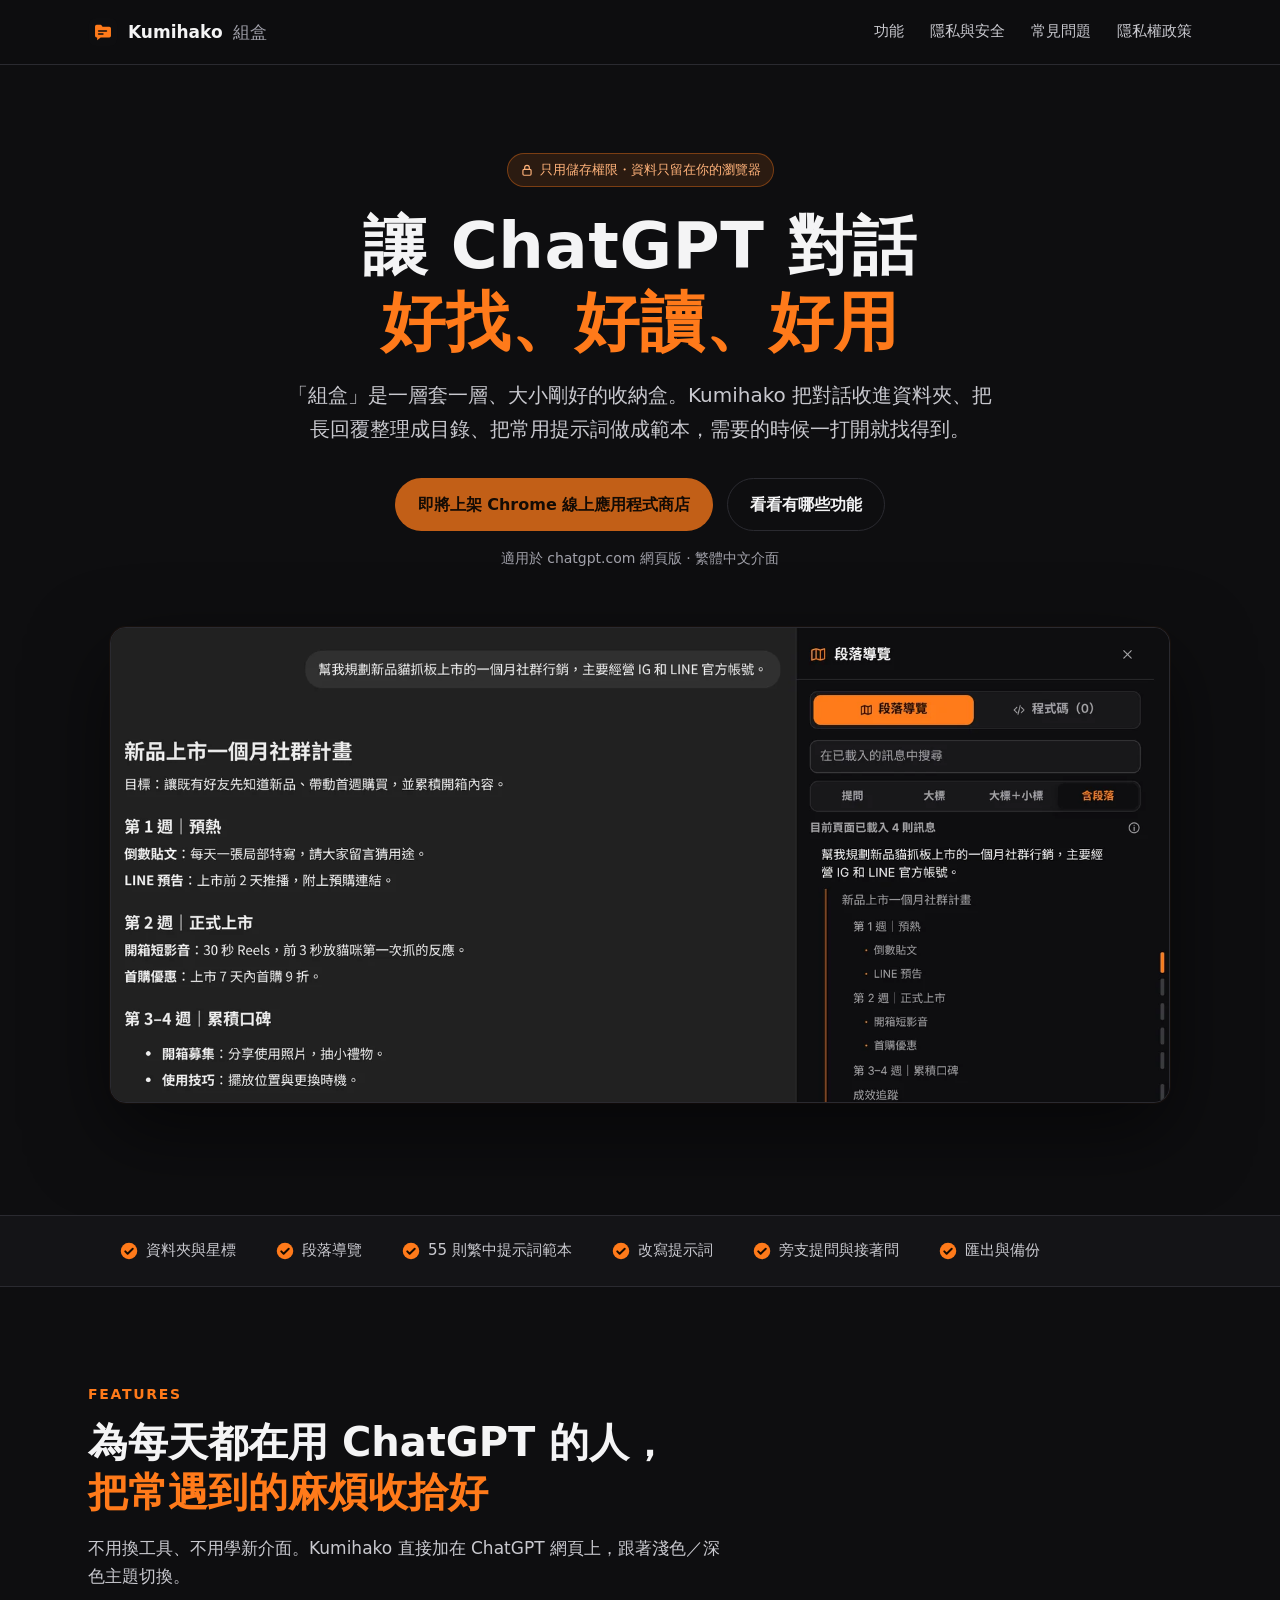
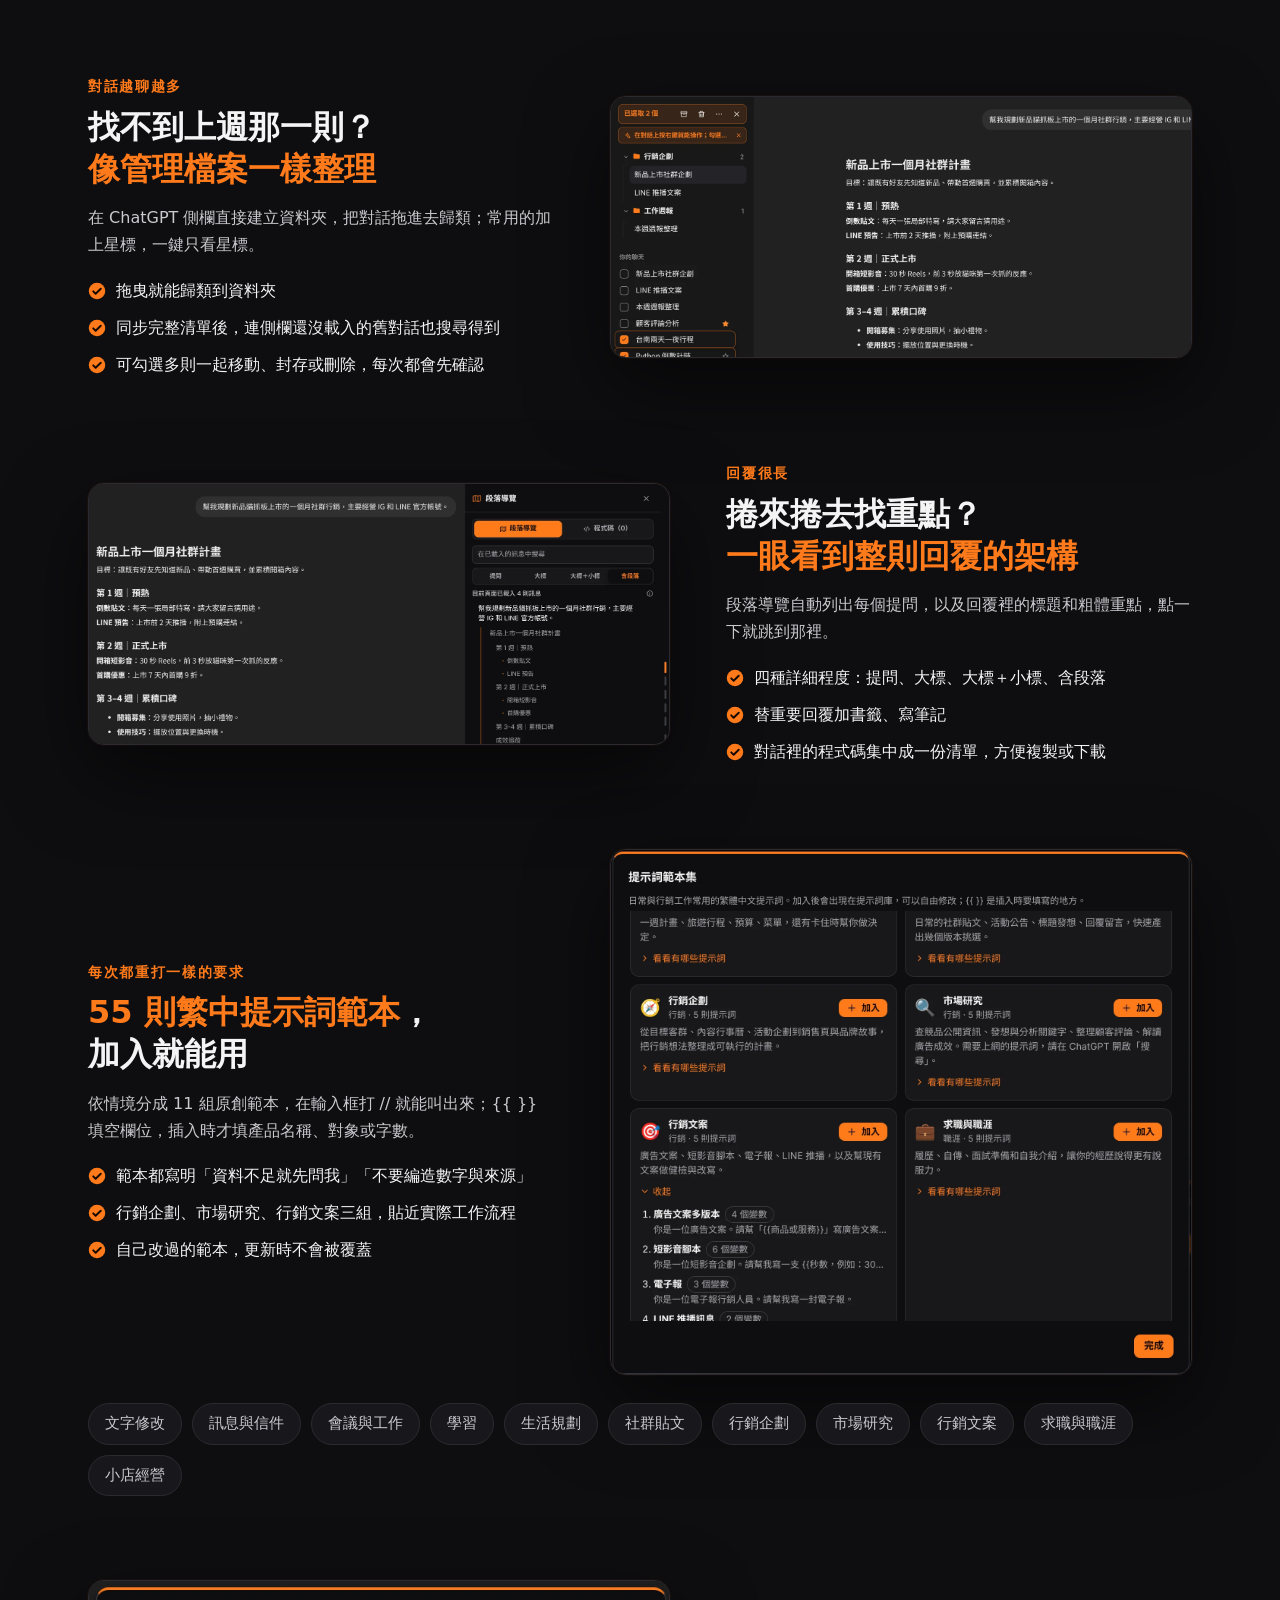
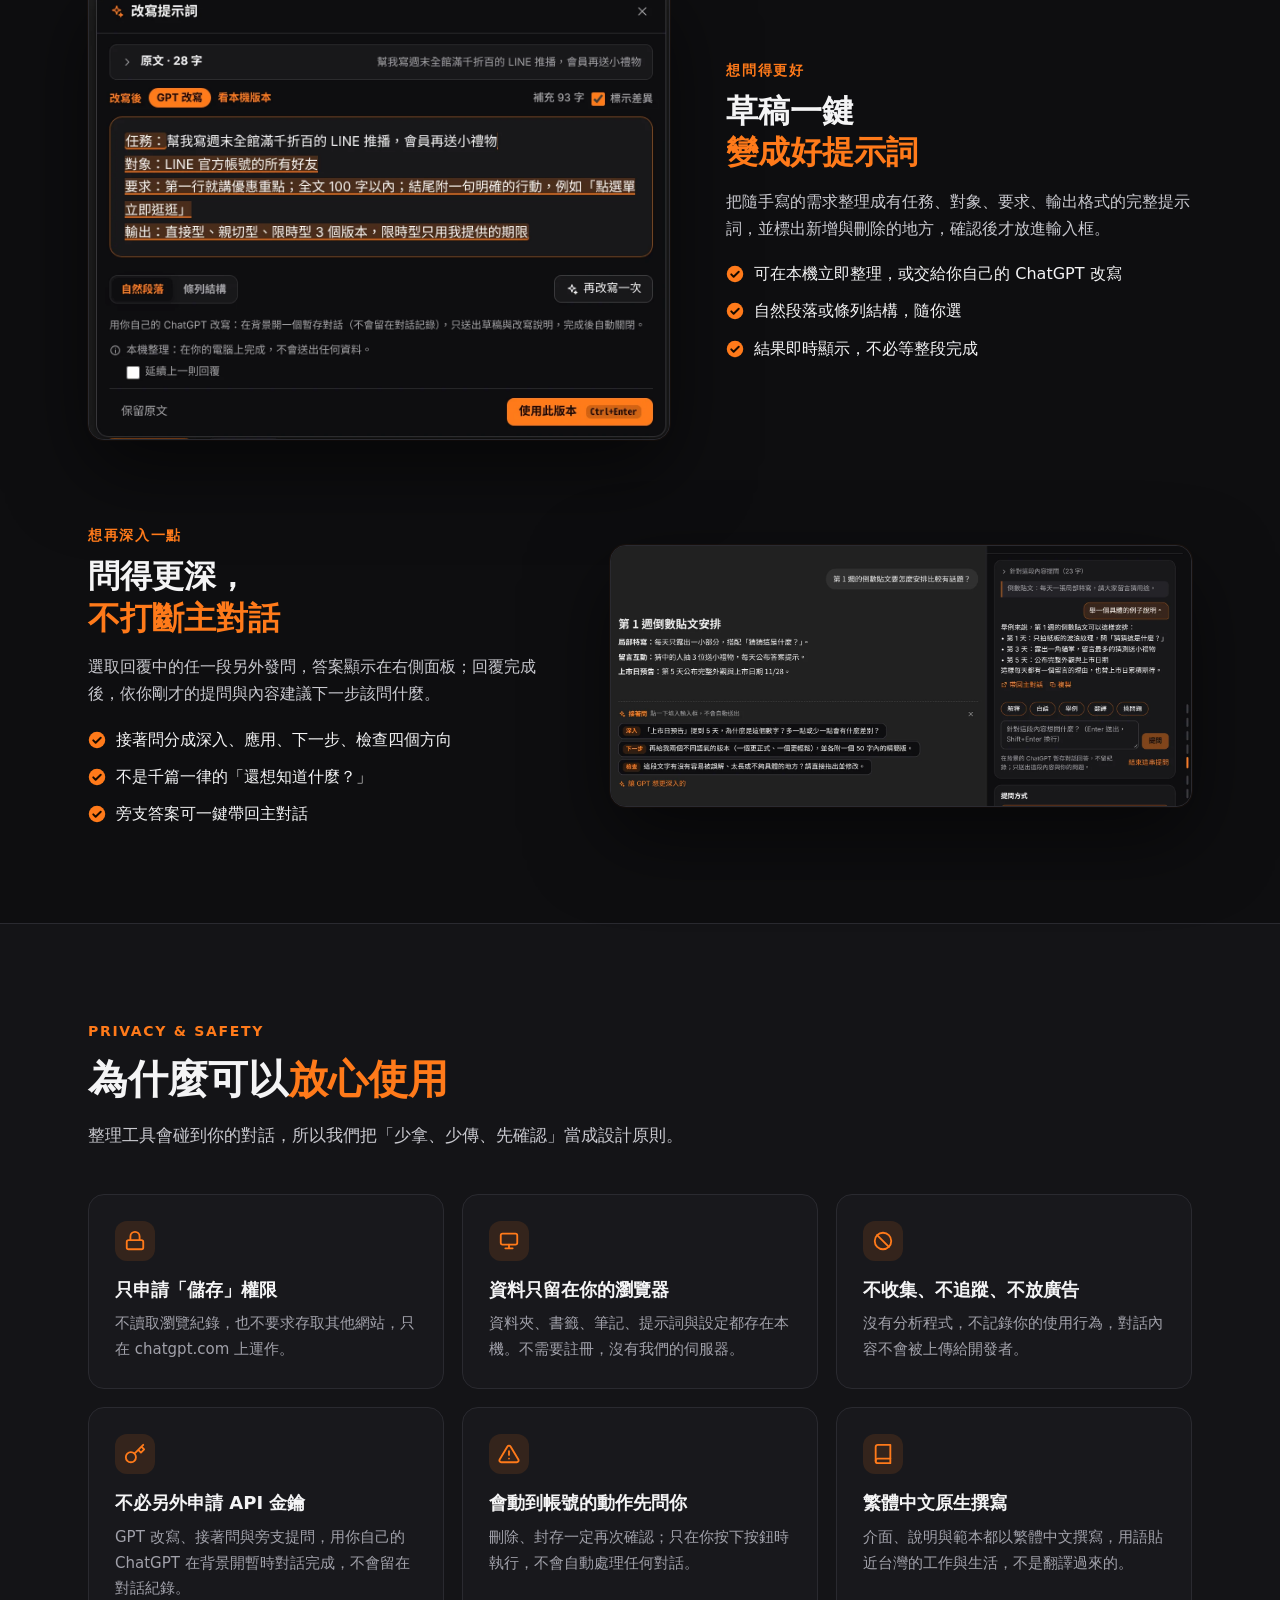
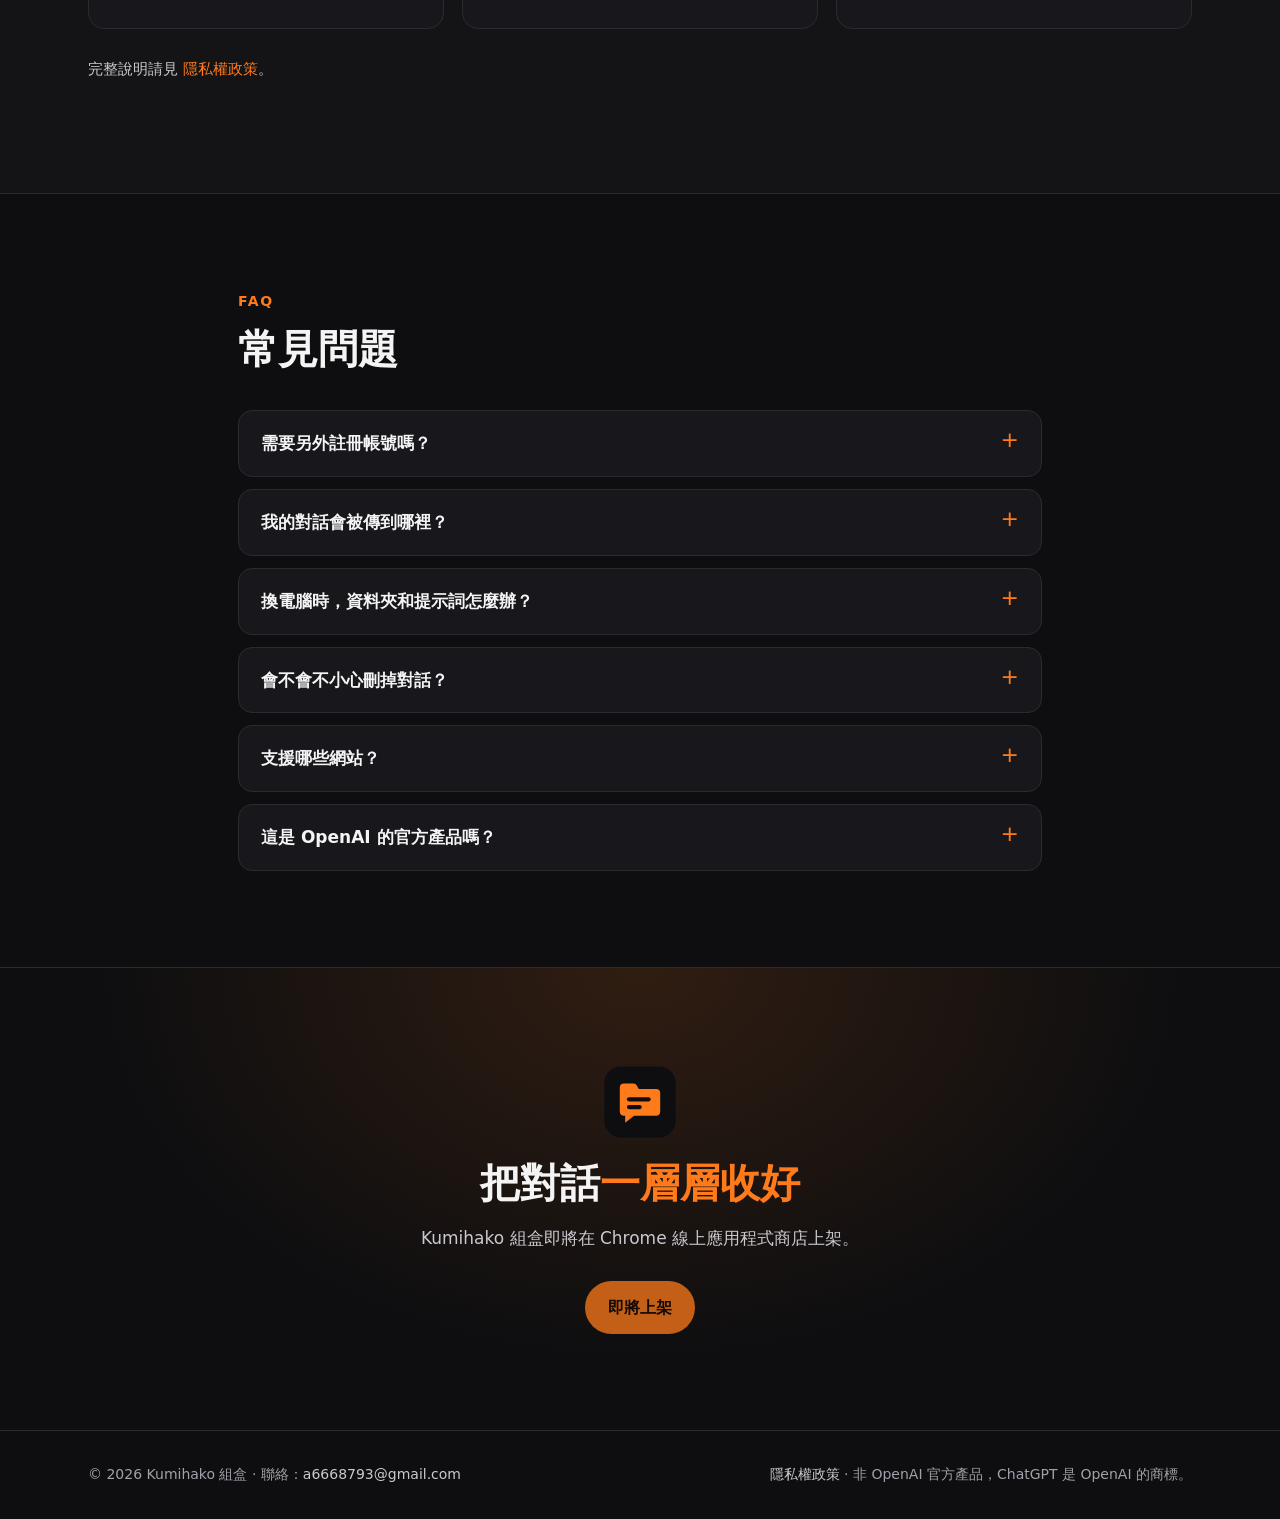
==== index.html @ bb11d6df "Kumihako 組盒網站：首頁與隱私權政策 Co-Authored-By: Claude Opus 5.5 <noreply@anthropic.com> Claude-Session: https" ====
<!doctype html>
<html lang="zh-Hant-TW">
<head>
<meta charset="utf-8">
<meta name="viewport" content="width=device-width,initial-scale=1">
<title>Kumihako 組盒｜ChatGPT 對話整理與提示詞範本</title>
<meta name="description" content="Kumihako 組盒是 ChatGPT 網頁版的繁體中文整理工具：資料夾、段落導覽、55 則繁中提示詞範本、旁支提問與接著問。只用儲存權限，資料只留在你的瀏覽器。">
<meta property="og:title" content="Kumihako 組盒｜ChatGPT 對話整理與提示詞範本">
<meta property="og:description" content="Kumihako 組盒是 ChatGPT 網頁版的繁體中文整理工具：資料夾、段落導覽、55 則繁中提示詞範本、旁支提問與接著問。只用儲存權限，資料只留在你的瀏覽器。">
<meta property="og:image" content="https://a6668793.github.io/kumihako/assets/og.png">
<meta property="og:url" content="https://a6668793.github.io/kumihako/">
<meta name="theme-color" content="#0e0e10">
<link rel="icon" href="assets/icon.svg" type="image/svg+xml">
<link rel="icon" href="assets/favicon-32.png" sizes="32x32">
<link rel="stylesheet" href="style.css">
</head>
<body>
<header class="top"><div class="wrap">
  <a class="brand" href="./"><img src="assets/icon.svg" alt="">Kumihako <span>組盒</span></a>
  <nav class="nav"><a href="./#features">功能</a><a href="./#trust">隱私與安全</a><a href="./#faq">常見問題</a><a href="privacy.html">隱私權政策</a></nav>
</div></header>
<main>
<section class="hero"><div class="wrap">
  <span class="badge"><svg width="14" height="14" viewBox="0 0 24 24" aria-hidden="true"><rect x="5" y="11" width="14" height="10" rx="2" fill="none" stroke="#ffb27a" stroke-width="2"/><path d="M8 11V8a4 4 0 0 1 8 0v3" fill="none" stroke="#ffb27a" stroke-width="2"/></svg>只用儲存權限・資料只留在你的瀏覽器</span>
  <h1>讓 ChatGPT 對話<br><em>好找、好讀、好用</em></h1>
  <p class="lead">「組盒」是一層套一層、大小剛好的收納盒。Kumihako 把對話收進資料夾、把長回覆整理成目錄、把常用提示詞做成範本，需要的時候一打開就找得到。</p>
  <div class="ctas">
    <a class="btn btn-primary" id="install" href="#install-soon" aria-disabled="true">即將上架 Chrome 線上應用程式商店</a>
    <a class="btn btn-ghost" href="#features">看看有哪些功能</a>
  </div>
  <div class="note">適用於 chatgpt.com 網頁版 · 繁體中文介面</div>
  <div class="hero-shot shot"><img src="assets/1-outline.webp" alt="段落導覽：右側面板列出每個提問、標題與粗體重點"></div>
</div></section>

<div class="strip"><ul class="wrap">
  <li><svg width="18" height="18" viewBox="0 0 24 24" aria-hidden="true"><circle cx="12" cy="12" r="11" fill="#ff7a1a"/><path d="M7 12.5l3.2 3.2L17 9" fill="none" stroke="#160a00" stroke-width="2.6" stroke-linecap="round" stroke-linejoin="round"/></svg>資料夾與星標</li><li><svg width="18" height="18" viewBox="0 0 24 24" aria-hidden="true"><circle cx="12" cy="12" r="11" fill="#ff7a1a"/><path d="M7 12.5l3.2 3.2L17 9" fill="none" stroke="#160a00" stroke-width="2.6" stroke-linecap="round" stroke-linejoin="round"/></svg>段落導覽</li><li><svg width="18" height="18" viewBox="0 0 24 24" aria-hidden="true"><circle cx="12" cy="12" r="11" fill="#ff7a1a"/><path d="M7 12.5l3.2 3.2L17 9" fill="none" stroke="#160a00" stroke-width="2.6" stroke-linecap="round" stroke-linejoin="round"/></svg>55 則繁中提示詞範本</li><li><svg width="18" height="18" viewBox="0 0 24 24" aria-hidden="true"><circle cx="12" cy="12" r="11" fill="#ff7a1a"/><path d="M7 12.5l3.2 3.2L17 9" fill="none" stroke="#160a00" stroke-width="2.6" stroke-linecap="round" stroke-linejoin="round"/></svg>改寫提示詞</li><li><svg width="18" height="18" viewBox="0 0 24 24" aria-hidden="true"><circle cx="12" cy="12" r="11" fill="#ff7a1a"/><path d="M7 12.5l3.2 3.2L17 9" fill="none" stroke="#160a00" stroke-width="2.6" stroke-linecap="round" stroke-linejoin="round"/></svg>旁支提問與接著問</li><li><svg width="18" height="18" viewBox="0 0 24 24" aria-hidden="true"><circle cx="12" cy="12" r="11" fill="#ff7a1a"/><path d="M7 12.5l3.2 3.2L17 9" fill="none" stroke="#160a00" stroke-width="2.6" stroke-linecap="round" stroke-linejoin="round"/></svg>匯出與備份</li>
</ul></div>

<section class="block" id="features"><div class="wrap">
  <div class="eyebrow">FEATURES</div>
  <h2>為每天都在用 ChatGPT 的人，<br><em>把常遇到的麻煩收拾好</em></h2>
  <p class="sub">不用換工具、不用學新介面。Kumihako 直接加在 ChatGPT 網頁上，跟著淺色／深色主題切換。</p>

  <div class="feature">
  <div class="text"><div class="eyebrow">對話越聊越多</div><h3>找不到上週那一則？<br><em>像管理檔案一樣整理</em></h3><p>在 ChatGPT 側欄直接建立資料夾，把對話拖進去歸類；常用的加上星標，一鍵只看星標。</p><ul class="checks"><li><svg width="18" height="18" viewBox="0 0 24 24" aria-hidden="true"><circle cx="12" cy="12" r="11" fill="#ff7a1a"/><path d="M7 12.5l3.2 3.2L17 9" fill="none" stroke="#160a00" stroke-width="2.6" stroke-linecap="round" stroke-linejoin="round"/></svg><span>拖曳就能歸類到資料夾</span></li><li><svg width="18" height="18" viewBox="0 0 24 24" aria-hidden="true"><circle cx="12" cy="12" r="11" fill="#ff7a1a"/><path d="M7 12.5l3.2 3.2L17 9" fill="none" stroke="#160a00" stroke-width="2.6" stroke-linecap="round" stroke-linejoin="round"/></svg><span>同步完整清單後，連側欄還沒載入的舊對話也搜尋得到</span></li><li><svg width="18" height="18" viewBox="0 0 24 24" aria-hidden="true"><circle cx="12" cy="12" r="11" fill="#ff7a1a"/><path d="M7 12.5l3.2 3.2L17 9" fill="none" stroke="#160a00" stroke-width="2.6" stroke-linecap="round" stroke-linejoin="round"/></svg><span>可勾選多則一起移動、封存或刪除，每次都會先確認</span></li></ul></div>
  <div class="shot"><img src="assets/2-sidebar.webp" alt="ChatGPT 側欄中的資料夾、星標與批次勾選"></div>
</div>
  <div class="feature flip">
  <div class="text"><div class="eyebrow">回覆很長</div><h3>捲來捲去找重點？<br><em>一眼看到整則回覆的架構</em></h3><p>段落導覽自動列出每個提問，以及回覆裡的標題和粗體重點，點一下就跳到那裡。</p><ul class="checks"><li><svg width="18" height="18" viewBox="0 0 24 24" aria-hidden="true"><circle cx="12" cy="12" r="11" fill="#ff7a1a"/><path d="M7 12.5l3.2 3.2L17 9" fill="none" stroke="#160a00" stroke-width="2.6" stroke-linecap="round" stroke-linejoin="round"/></svg><span>四種詳細程度：提問、大標、大標＋小標、含段落</span></li><li><svg width="18" height="18" viewBox="0 0 24 24" aria-hidden="true"><circle cx="12" cy="12" r="11" fill="#ff7a1a"/><path d="M7 12.5l3.2 3.2L17 9" fill="none" stroke="#160a00" stroke-width="2.6" stroke-linecap="round" stroke-linejoin="round"/></svg><span>替重要回覆加書籤、寫筆記</span></li><li><svg width="18" height="18" viewBox="0 0 24 24" aria-hidden="true"><circle cx="12" cy="12" r="11" fill="#ff7a1a"/><path d="M7 12.5l3.2 3.2L17 9" fill="none" stroke="#160a00" stroke-width="2.6" stroke-linecap="round" stroke-linejoin="round"/></svg><span>對話裡的程式碼集中成一份清單，方便複製或下載</span></li></ul></div>
  <div class="shot"><img src="assets/1-outline.webp" alt="段落導覽面板"></div>
</div>
  <div class="feature">
  <div class="text"><div class="eyebrow">每次都重打一樣的要求</div><h3><em>55 則繁中提示詞範本</em>，<br>加入就能用</h3><p>依情境分成 11 組原創範本，在輸入框打 // 就能叫出來；{{ }} 填空欄位，插入時才填產品名稱、對象或字數。</p><ul class="checks"><li><svg width="18" height="18" viewBox="0 0 24 24" aria-hidden="true"><circle cx="12" cy="12" r="11" fill="#ff7a1a"/><path d="M7 12.5l3.2 3.2L17 9" fill="none" stroke="#160a00" stroke-width="2.6" stroke-linecap="round" stroke-linejoin="round"/></svg><span>範本都寫明「資料不足就先問我」「不要編造數字與來源」</span></li><li><svg width="18" height="18" viewBox="0 0 24 24" aria-hidden="true"><circle cx="12" cy="12" r="11" fill="#ff7a1a"/><path d="M7 12.5l3.2 3.2L17 9" fill="none" stroke="#160a00" stroke-width="2.6" stroke-linecap="round" stroke-linejoin="round"/></svg><span>行銷企劃、市場研究、行銷文案三組，貼近實際工作流程</span></li><li><svg width="18" height="18" viewBox="0 0 24 24" aria-hidden="true"><circle cx="12" cy="12" r="11" fill="#ff7a1a"/><path d="M7 12.5l3.2 3.2L17 9" fill="none" stroke="#160a00" stroke-width="2.6" stroke-linecap="round" stroke-linejoin="round"/></svg><span>自己改過的範本，更新時不會被覆蓋</span></li></ul></div>
  <div class="shot"><img src="assets/3-packs.webp" alt="提示詞範本集，展開「行銷文案」的範本清單"></div>
</div>
  <div class="packs">
    <span>文字修改</span><span>訊息與信件</span><span>會議與工作</span><span>學習</span><span>生活規劃</span><span>社群貼文</span><span>行銷企劃</span><span>市場研究</span><span>行銷文案</span><span>求職與職涯</span><span>小店經營</span>
  </div>
  <div class="feature flip">
  <div class="text"><div class="eyebrow">想問得更好</div><h3>草稿一鍵<br><em>變成好提示詞</em></h3><p>把隨手寫的需求整理成有任務、對象、要求、輸出格式的完整提示詞，並標出新增與刪除的地方，確認後才放進輸入框。</p><ul class="checks"><li><svg width="18" height="18" viewBox="0 0 24 24" aria-hidden="true"><circle cx="12" cy="12" r="11" fill="#ff7a1a"/><path d="M7 12.5l3.2 3.2L17 9" fill="none" stroke="#160a00" stroke-width="2.6" stroke-linecap="round" stroke-linejoin="round"/></svg><span>可在本機立即整理，或交給你自己的 ChatGPT 改寫</span></li><li><svg width="18" height="18" viewBox="0 0 24 24" aria-hidden="true"><circle cx="12" cy="12" r="11" fill="#ff7a1a"/><path d="M7 12.5l3.2 3.2L17 9" fill="none" stroke="#160a00" stroke-width="2.6" stroke-linecap="round" stroke-linejoin="round"/></svg><span>自然段落或條列結構，隨你選</span></li><li><svg width="18" height="18" viewBox="0 0 24 24" aria-hidden="true"><circle cx="12" cy="12" r="11" fill="#ff7a1a"/><path d="M7 12.5l3.2 3.2L17 9" fill="none" stroke="#160a00" stroke-width="2.6" stroke-linecap="round" stroke-linejoin="round"/></svg><span>結果即時顯示，不必等整段完成</span></li></ul></div>
  <div class="shot"><img src="assets/4-rewrite.webp" alt="改寫提示詞視窗，標示新增的文字"></div>
</div>
  <div class="feature">
  <div class="text"><div class="eyebrow">想再深入一點</div><h3>問得更深，<br><em>不打斷主對話</em></h3><p>選取回覆中的任一段另外發問，答案顯示在右側面板；回覆完成後，依你剛才的提問與內容建議下一步該問什麼。</p><ul class="checks"><li><svg width="18" height="18" viewBox="0 0 24 24" aria-hidden="true"><circle cx="12" cy="12" r="11" fill="#ff7a1a"/><path d="M7 12.5l3.2 3.2L17 9" fill="none" stroke="#160a00" stroke-width="2.6" stroke-linecap="round" stroke-linejoin="round"/></svg><span>接著問分成深入、應用、下一步、檢查四個方向</span></li><li><svg width="18" height="18" viewBox="0 0 24 24" aria-hidden="true"><circle cx="12" cy="12" r="11" fill="#ff7a1a"/><path d="M7 12.5l3.2 3.2L17 9" fill="none" stroke="#160a00" stroke-width="2.6" stroke-linecap="round" stroke-linejoin="round"/></svg><span>不是千篇一律的「還想知道什麼？」</span></li><li><svg width="18" height="18" viewBox="0 0 24 24" aria-hidden="true"><circle cx="12" cy="12" r="11" fill="#ff7a1a"/><path d="M7 12.5l3.2 3.2L17 9" fill="none" stroke="#160a00" stroke-width="2.6" stroke-linecap="round" stroke-linejoin="round"/></svg><span>旁支答案可一鍵帶回主對話</span></li></ul></div>
  <div class="shot"><img src="assets/5-ask.webp" alt="旁支提問面板與接著問建議"></div>
</div>
</div></section>

<section class="block" id="trust" style="background:var(--bg2);border-top:1px solid var(--line);border-bottom:1px solid var(--line)"><div class="wrap">
  <div class="eyebrow">PRIVACY &amp; SAFETY</div>
  <h2>為什麼可以<em>放心使用</em></h2>
  <p class="sub">整理工具會碰到你的對話，所以我們把「少拿、少傳、先確認」當成設計原則。</p>
  <div class="grid">
    <div class="card"><div class="ic"><svg width="22" height="22" viewBox="0 0 24 24" fill="none" stroke="#ff7a1a" stroke-width="2" stroke-linecap="round" stroke-linejoin="round" aria-hidden="true"><rect x="3" y="11" width="18" height="10" rx="2"/><path d="M7 11V7a5 5 0 0 1 10 0v4"/></svg></div><h4>只申請「儲存」權限</h4><p>不讀取瀏覽紀錄，也不要求存取其他網站，只在 chatgpt.com 上運作。</p></div>
    <div class="card"><div class="ic"><svg width="22" height="22" viewBox="0 0 24 24" fill="none" stroke="#ff7a1a" stroke-width="2" stroke-linecap="round" stroke-linejoin="round" aria-hidden="true"><rect x="3" y="4" width="18" height="12" rx="2"/><path d="M8 20h8M12 16v4"/></svg></div><h4>資料只留在你的瀏覽器</h4><p>資料夾、書籤、筆記、提示詞與設定都存在本機。不需要註冊，沒有我們的伺服器。</p></div>
    <div class="card"><div class="ic"><svg width="22" height="22" viewBox="0 0 24 24" fill="none" stroke="#ff7a1a" stroke-width="2" stroke-linecap="round" stroke-linejoin="round" aria-hidden="true"><circle cx="12" cy="12" r="9"/><path d="M5.6 5.6l12.8 12.8"/></svg></div><h4>不收集、不追蹤、不放廣告</h4><p>沒有分析程式，不記錄你的使用行為，對話內容不會被上傳給開發者。</p></div>
    <div class="card"><div class="ic"><svg width="22" height="22" viewBox="0 0 24 24" fill="none" stroke="#ff7a1a" stroke-width="2" stroke-linecap="round" stroke-linejoin="round" aria-hidden="true"><path d="M21 2l-2 2m-7.6 7.6a5.5 5.5 0 1 1-7.8 7.8 5.5 5.5 0 0 1 7.8-7.8zm0 0L15.5 7.5m0 0l3 3L22 7l-3-3m-3.5 3.5L19 4"/></svg></div><h4>不必另外申請 API 金鑰</h4><p>GPT 改寫、接著問與旁支提問，用你自己的 ChatGPT 在背景開暫時對話完成，不會留在對話紀錄。</p></div>
    <div class="card"><div class="ic"><svg width="22" height="22" viewBox="0 0 24 24" fill="none" stroke="#ff7a1a" stroke-width="2" stroke-linecap="round" stroke-linejoin="round" aria-hidden="true"><path d="M12 9v4M12 17h.01"/><path d="M10.3 3.9L1.8 18a2 2 0 0 0 1.7 3h17a2 2 0 0 0 1.7-3L13.7 3.9a2 2 0 0 0-3.4 0z"/></svg></div><h4>會動到帳號的動作先問你</h4><p>刪除、封存一定再次確認；只在你按下按鈕時執行，不會自動處理任何對話。</p></div>
    <div class="card"><div class="ic"><svg width="22" height="22" viewBox="0 0 24 24" fill="none" stroke="#ff7a1a" stroke-width="2" stroke-linecap="round" stroke-linejoin="round" aria-hidden="true"><path d="M4 19.5A2.5 2.5 0 0 1 6.5 17H20"/><path d="M6.5 2H20v20H6.5A2.5 2.5 0 0 1 4 19.5v-15A2.5 2.5 0 0 1 6.5 2z"/></svg></div><h4>繁體中文原生撰寫</h4><p>介面、說明與範本都以繁體中文撰寫，用語貼近台灣的工作與生活，不是翻譯過來的。</p></div>
  </div>
  <p class="sub" style="margin-top:28px;font-size:15px">完整說明請見 <a href="privacy.html">隱私權政策</a>。</p>
</div></section>

<section class="block" id="faq"><div class="wrap" style="max-width:860px">
  <div class="eyebrow">FAQ</div>
  <h2>常見問題</h2>
  <div class="faq">
    <details><summary>需要另外註冊帳號嗎？</summary><p>不需要註冊 Kumihako 帳號。使用時只需要登入你原本的 ChatGPT。</p></details>
    <details><summary>我的對話會被傳到哪裡？</summary><p>不會傳給開發者或任何第三方。只有在你使用 GPT 改寫、接著問或旁支提問時，會把這次需要的文字送到你自己的 ChatGPT 暫時對話處理。</p></details>
    <details><summary>換電腦時，資料夾和提示詞怎麼辦？</summary><p>在「設定」匯出備份檔，到新電腦上匯入即可還原。</p></details>
    <details><summary>會不會不小心刪掉對話？</summary><p>刪除與封存每次都會跳出確認，只會處理你勾選的對話。</p></details>
    <details><summary>支援哪些網站？</summary><p>目前只支援 ChatGPT 網頁版（chatgpt.com），建議使用 Chrome 120 以上版本。</p></details>
    <details><summary>這是 OpenAI 的官方產品嗎？</summary><p>不是。Kumihako 組盒是獨立開發的擴充功能，與 OpenAI 沒有合作或隸屬關係。ChatGPT 是 OpenAI 的商標。</p></details>
  </div>
</div></section>

<section class="final"><div class="wrap">
  <img src="assets/icon.svg" alt="">
  <h2>把對話<em>一層層收好</em></h2>
  <p class="sub" style="margin:0 auto 28px">Kumihako 組盒即將在 Chrome 線上應用程式商店上架。</p>
  <a class="btn btn-primary" href="#install-soon" aria-disabled="true">即將上架</a>
</div></section>
</main>
<footer><div class="wrap">
  <div>© 2026 Kumihako 組盒 · 聯絡：<a href="mailto:a6668793@gmail.com">a6668793@gmail.com</a></div>
  <div><a href="privacy.html">隱私權政策</a> · 非 OpenAI 官方產品，ChatGPT 是 OpenAI 的商標。</div>
</div></footer>
</body>
</html>
---- style.css ----
:root{
  --bg:#0e0e10;--bg2:#141417;--card:#18181c;--line:#2a2a30;
  --text:#f4f4f5;--muted:#a1a1aa;--soft:#c9c9cf;
  --accent:#ff7a1a;--accent-soft:rgba(255,122,26,.12);--accent-line:rgba(255,122,26,.38);
  --radius:16px;--max:1160px;
  --font:'Noto Sans TC','Noto Sans CJK TC','PingFang TC','Microsoft JhengHei',system-ui,sans-serif;
}
*{box-sizing:border-box}
html{scroll-behavior:smooth}
body{margin:0;background:var(--bg);color:var(--text);font-family:var(--font);line-height:1.7;-webkit-font-smoothing:antialiased}
a{color:var(--accent);text-decoration:none}
a:hover{text-decoration:underline}
img{max-width:100%;display:block}
.wrap{max-width:var(--max);margin:0 auto;padding:0 28px}

/* header */
.top{position:sticky;top:0;z-index:10;background:rgba(14,14,16,.82);backdrop-filter:blur(12px);border-bottom:1px solid var(--line)}
.top .wrap{display:flex;align-items:center;justify-content:space-between;height:64px}
.brand{display:flex;align-items:center;gap:10px;color:var(--text);font-weight:700;font-size:17px}
.brand:hover{text-decoration:none}
.brand img{width:30px;height:30px}
.brand span{color:var(--muted);font-weight:500}
.nav{display:flex;gap:26px;font-size:15px}
.nav a{color:var(--soft)}
.nav a:hover{color:var(--text);text-decoration:none}

/* buttons */
.btn{display:inline-flex;align-items:center;gap:8px;padding:12px 22px;border-radius:999px;font-weight:700;font-size:16px;border:1px solid transparent}
.btn:hover{text-decoration:none}
.btn-primary{background:var(--accent);color:#160a00}
.btn-primary:hover{filter:brightness(1.08)}
.btn-ghost{border-color:var(--line);color:var(--text)}
.btn-ghost:hover{border-color:var(--accent-line)}
.btn[aria-disabled="true"]{opacity:.75;cursor:default}
.badge{display:inline-flex;align-items:center;gap:6px;font-size:13px;font-weight:500;color:#ffb27a;border:1px solid var(--accent-line);background:var(--accent-soft);border-radius:999px;padding:5px 12px}

/* hero */
.hero{padding:88px 0 40px;text-align:center}
.hero h1{font-size:clamp(36px,5.6vw,64px);line-height:1.18;font-weight:900;margin:22px 0 18px;letter-spacing:.01em}
.hero h1 em{font-style:normal;color:var(--accent)}
.hero p.lead{font-size:clamp(17px,2vw,20px);color:var(--soft);max-width:720px;margin:0 auto 32px}
.hero .ctas{display:flex;gap:14px;justify-content:center;flex-wrap:wrap}
.hero .note{margin-top:16px;font-size:14px;color:var(--muted)}
.hero-shot{margin:56px auto 0;max-width:1060px}
.shot{border-radius:var(--radius);overflow:hidden;border:1px solid var(--line);box-shadow:0 30px 80px rgba(0,0,0,.55),0 0 0 1px rgba(255,122,26,.05);background:var(--bg2)}

/* strip */
.strip{border-top:1px solid var(--line);border-bottom:1px solid var(--line);background:var(--bg2);margin-top:72px}
.strip ul{list-style:none;margin:0;padding:22px 0;display:flex;justify-content:center;flex-wrap:wrap;gap:14px 40px;font-size:15px;color:var(--soft)}
.strip li{display:flex;align-items:center;gap:8px}

/* sections */
section.block{padding:96px 0}
.eyebrow{color:var(--accent);font-weight:700;font-size:14px;letter-spacing:.12em}
h2{font-size:clamp(28px,3.6vw,40px);line-height:1.25;font-weight:900;margin:10px 0 16px}
h2 em{font-style:normal;color:var(--accent)}
.sub{color:var(--soft);font-size:17px;max-width:640px}
.feature{display:grid;grid-template-columns:1fr 1.25fr;gap:56px;align-items:center;margin-top:84px}
.feature.flip{grid-template-columns:1.25fr 1fr}
.feature.flip .text{order:2}
.feature h3{font-size:clamp(24px,2.8vw,32px);line-height:1.3;font-weight:900;margin:8px 0 14px}
.feature h3 em{font-style:normal;color:var(--accent)}
.feature p{color:var(--soft);margin:0 0 18px}
.checks{list-style:none;margin:0;padding:0;display:grid;gap:10px}
.checks li{display:flex;gap:10px;align-items:flex-start;color:var(--text)}
.checks svg{flex:none;margin-top:5px}

/* trust grid */
.grid{display:grid;grid-template-columns:repeat(3,1fr);gap:18px;margin-top:44px}
.card{background:var(--card);border:1px solid var(--line);border-radius:var(--radius);padding:26px}
.card .ic{width:40px;height:40px;border-radius:12px;background:var(--accent-soft);display:grid;place-items:center;margin-bottom:14px}
.card h4{margin:0 0 6px;font-size:18px;font-weight:700}
.card p{margin:0;color:var(--muted);font-size:15px}

/* packs */
.packs{display:flex;flex-wrap:wrap;gap:10px;margin-top:28px}
.packs span{border:1px solid var(--line);background:var(--card);border-radius:999px;padding:7px 16px;font-size:15px;color:var(--soft)}

/* faq */
.faq{margin-top:36px;display:grid;gap:12px}
.faq details{background:var(--card);border:1px solid var(--line);border-radius:14px;padding:18px 22px}
.faq summary{cursor:pointer;font-weight:700;font-size:17px;list-style:none;display:flex;justify-content:space-between;gap:16px}
.faq summary::-webkit-details-marker{display:none}
.faq summary::after{content:'+';color:var(--accent);font-weight:400;font-size:22px;line-height:1}
.faq details[open] summary::after{content:'−'}
.faq details p{color:var(--soft);margin:12px 0 0}

/* cta */
.final{text-align:center;padding:96px 0;border-top:1px solid var(--line);background:radial-gradient(ellipse at 50% 0%,rgba(255,122,26,.14),transparent 60%)}
.final img{width:76px;height:76px;margin:0 auto 18px}

/* footer */
footer{border-top:1px solid var(--line);padding:32px 0;color:var(--muted);font-size:14px}
footer .wrap{display:flex;justify-content:space-between;gap:20px;flex-wrap:wrap}
footer a{color:var(--soft)}

/* doc (privacy) */
.doc{max-width:820px;margin:0 auto;padding:64px 28px 96px}
.doc h1{font-size:clamp(30px,4vw,42px);font-weight:900;margin:0 0 6px;line-height:1.25}
.doc h2{font-size:23px;margin:44px 0 12px;padding-top:12px;border-top:1px solid var(--line)}
.doc p,.doc li{color:var(--soft)}
.doc strong{color:var(--text)}
.doc table{width:100%;border-collapse:collapse;margin:14px 0;font-size:15px;display:block;overflow-x:auto}
.doc th,.doc td{border:1px solid var(--line);padding:10px 12px;text-align:left;vertical-align:top}
.doc th{background:var(--card);color:var(--text)}
.doc td{color:var(--soft)}
.doc code{background:var(--card);border:1px solid var(--line);border-radius:6px;padding:1px 6px;font-size:.92em;color:#ffb27a}
.doc .meta{color:var(--muted);font-size:15px}

@media (max-width:860px){
  .nav{display:none}
  .feature,.feature.flip{grid-template-columns:1fr;gap:28px;margin-top:64px}
  .feature.flip .text{order:0}
  .grid{grid-template-columns:1fr}
  section.block{padding:72px 0}
  .hero{padding-top:56px}
}
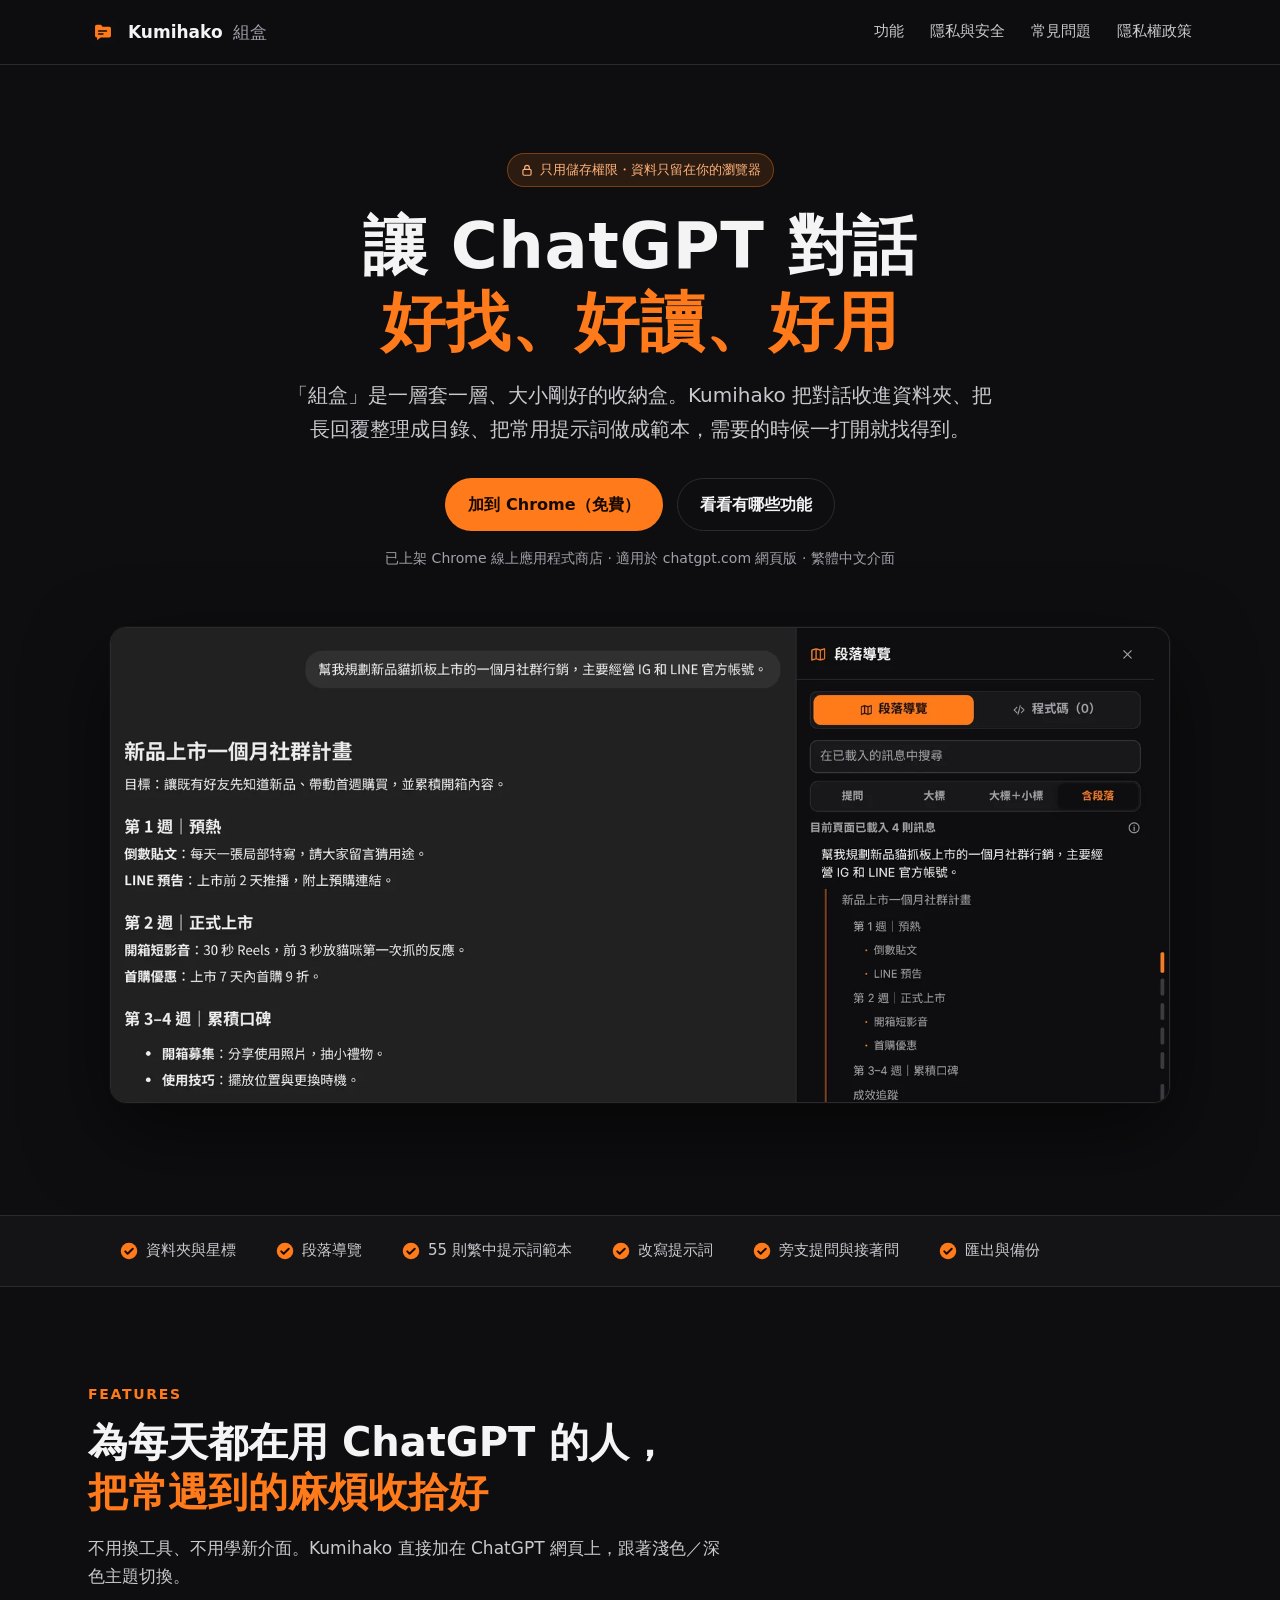
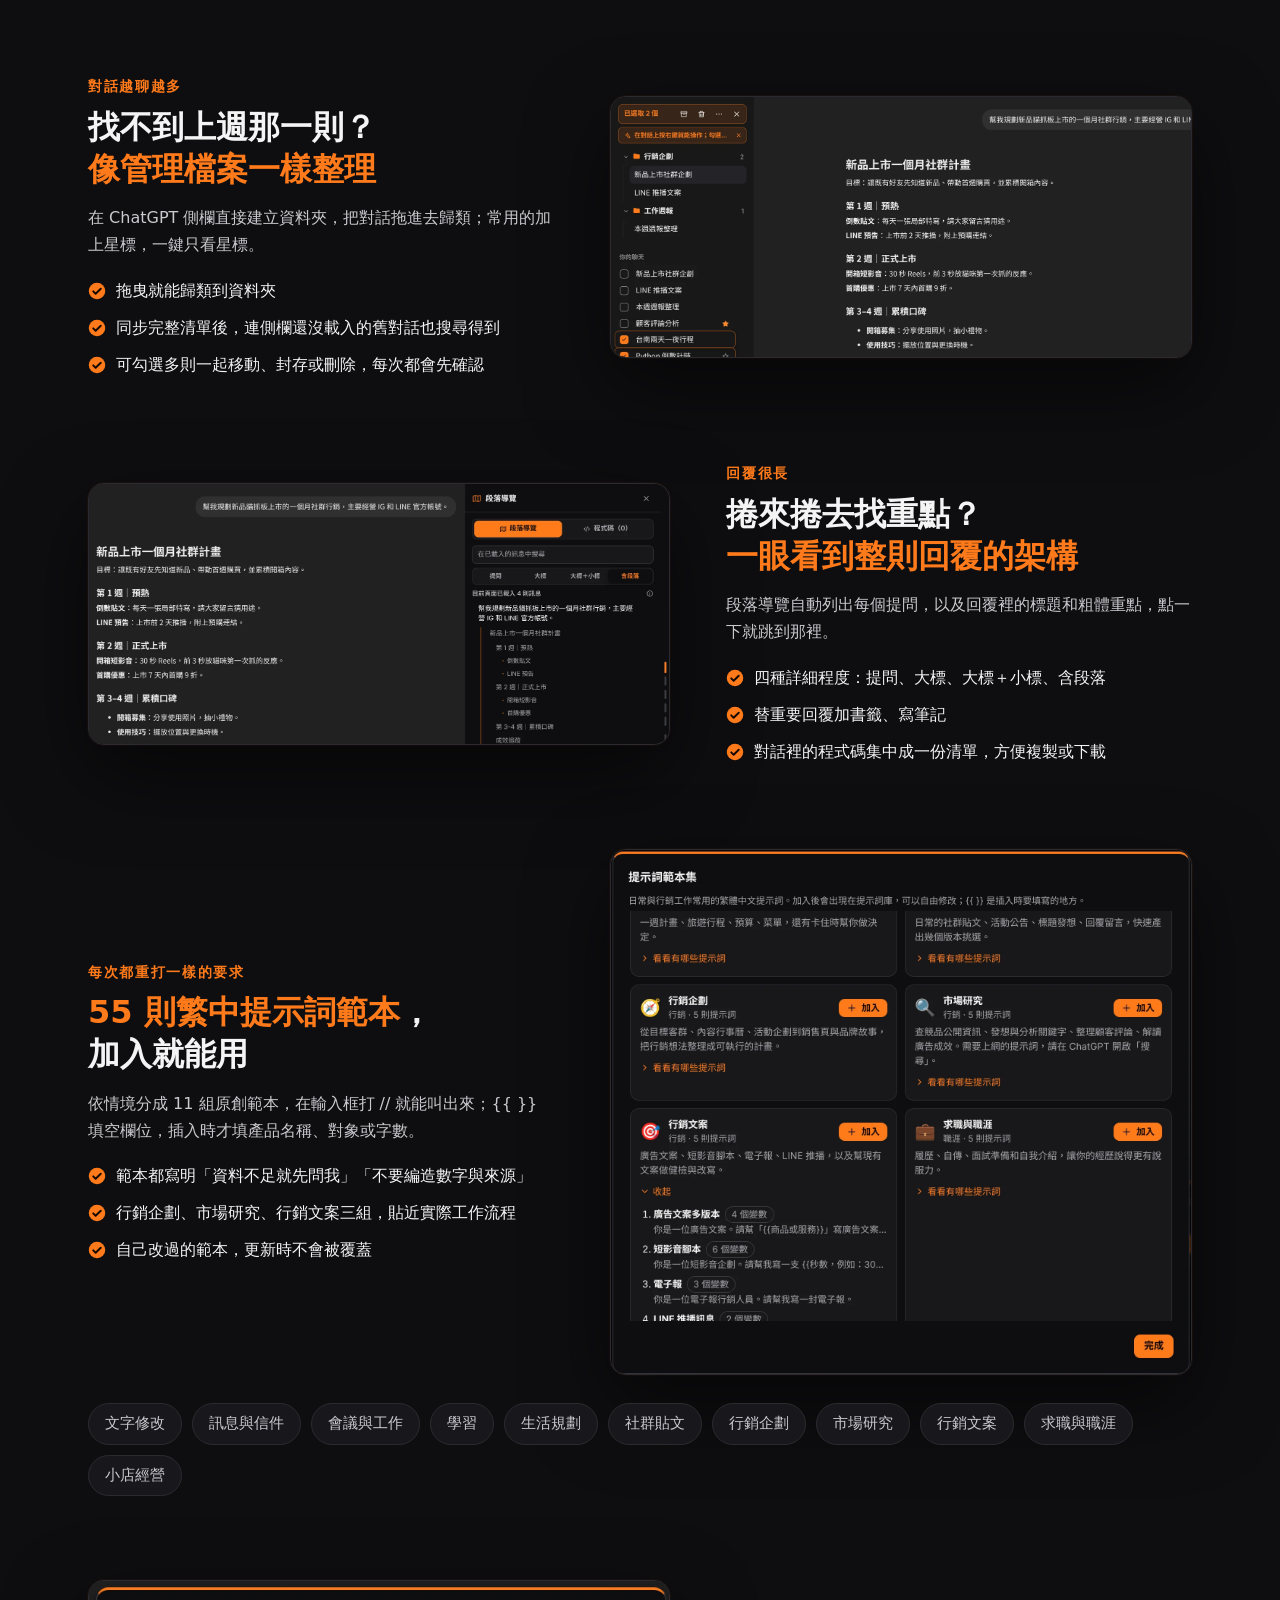
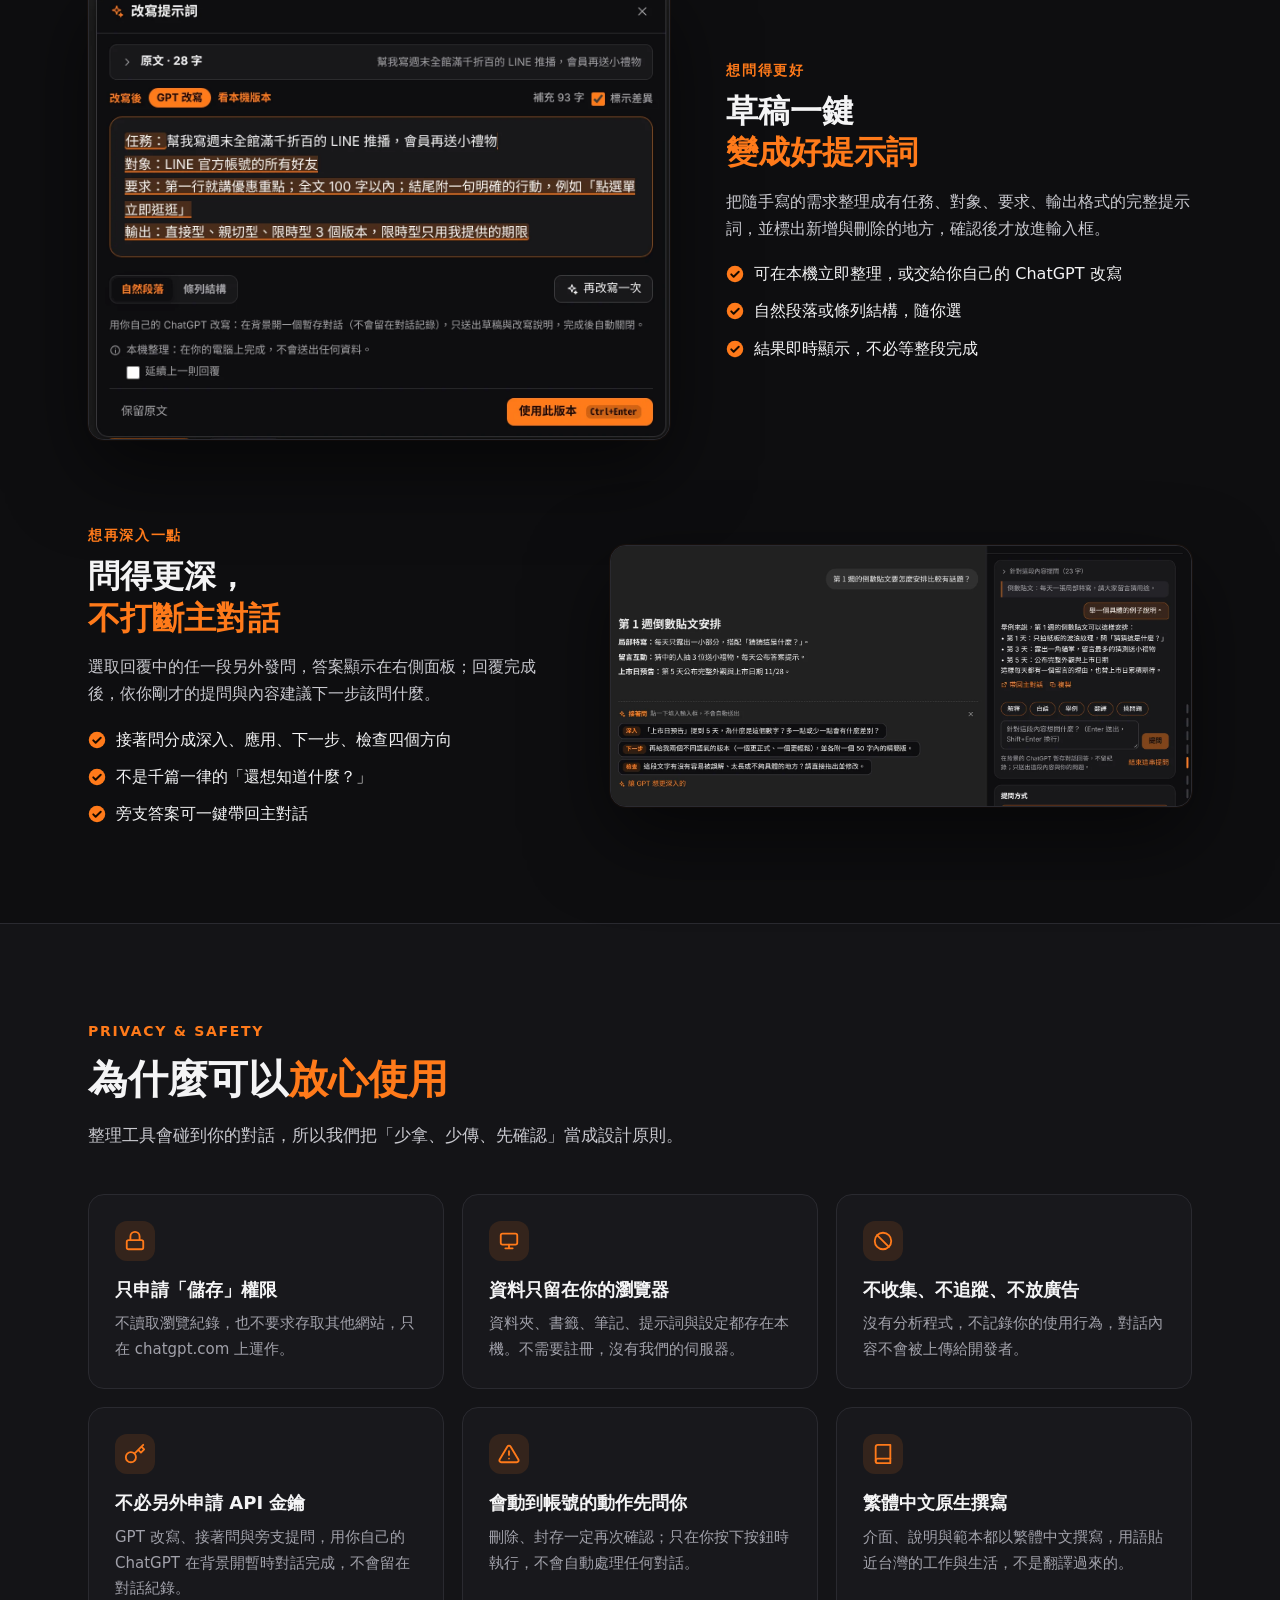
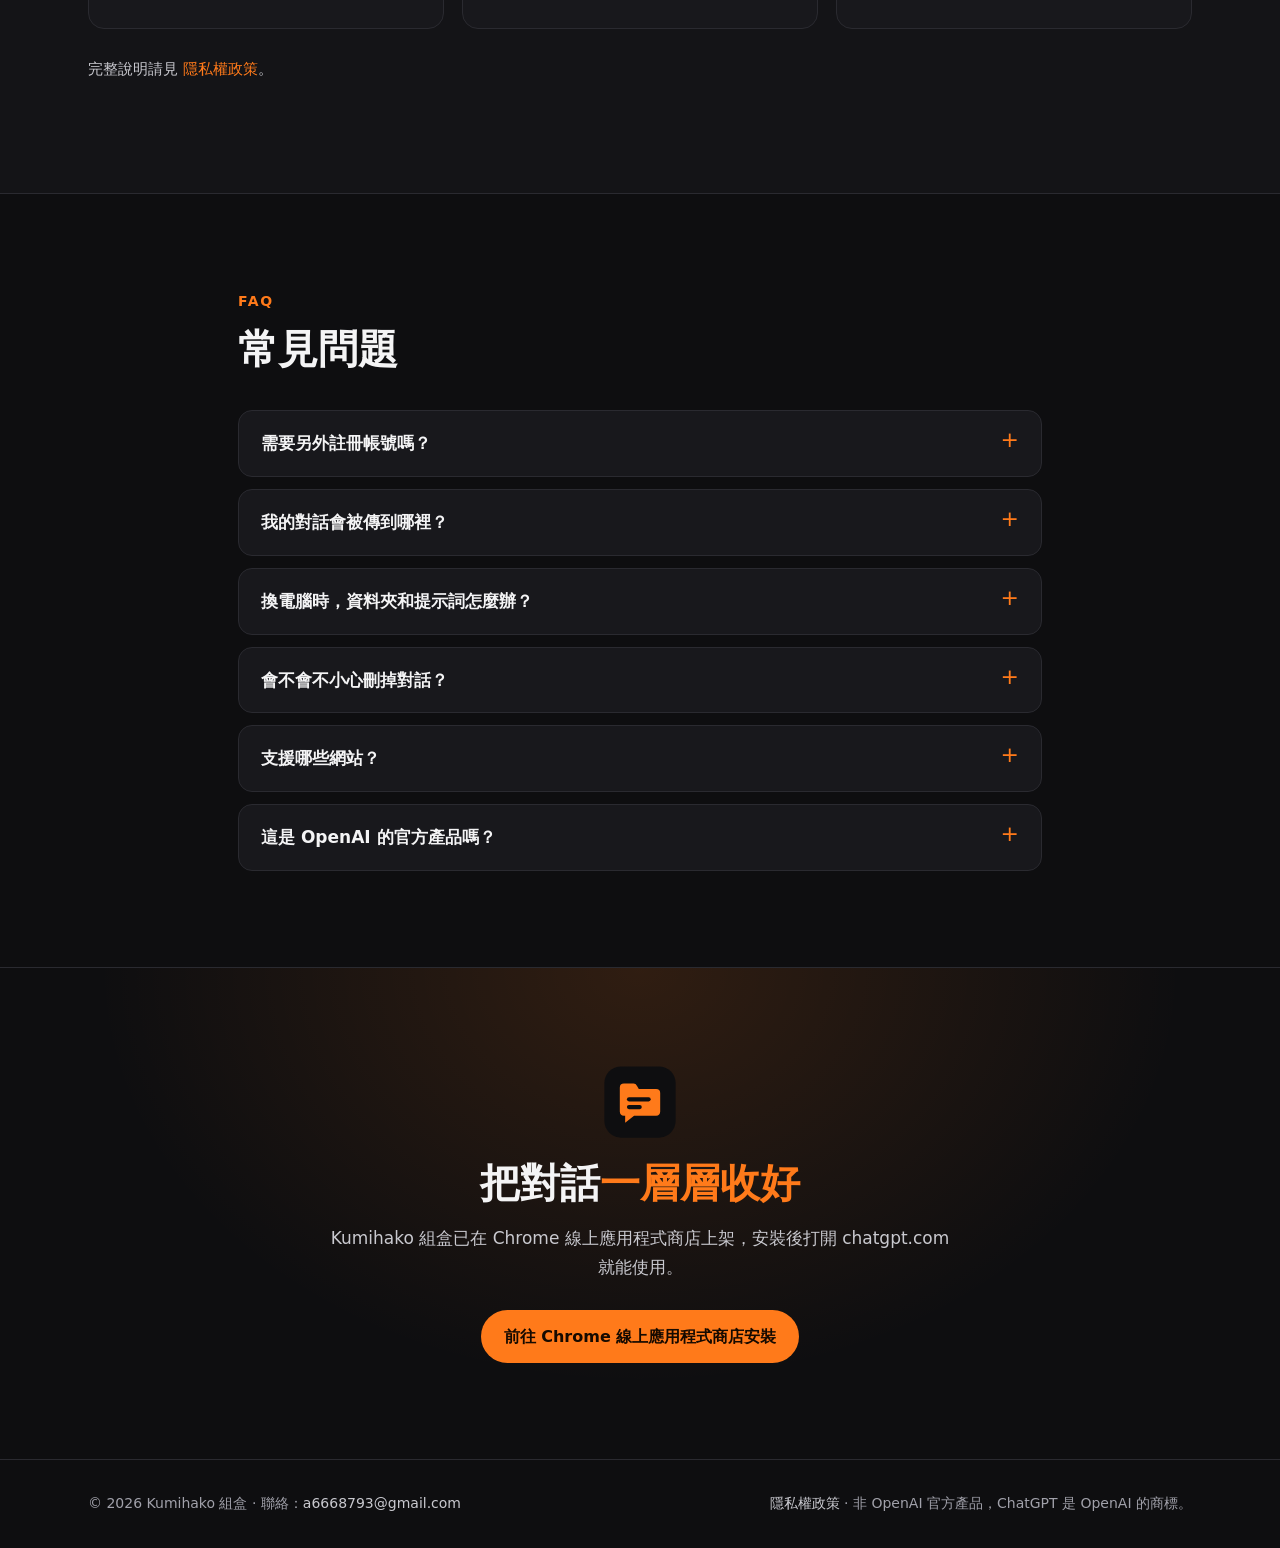
==== commit 08c811ef: "首頁按鈕改為 Chrome 線上應用程式商店安裝連結 Co-Authored-By: Claude Opus 5.5 <noreply@anthropic.com> Claude-Session: h" ====
--- a/index.html
+++ b/index.html
@@ -25,10 +25,10 @@
   <h1>讓 ChatGPT 對話<br><em>好找、好讀、好用</em></h1>
   <p class="lead">「組盒」是一層套一層、大小剛好的收納盒。Kumihako 把對話收進資料夾、把長回覆整理成目錄、把常用提示詞做成範本，需要的時候一打開就找得到。</p>
   <div class="ctas">
-    <a class="btn btn-primary" id="install" href="#install-soon" aria-disabled="true">即將上架 Chrome 線上應用程式商店</a>
+    <a class="btn btn-primary" id="install" href="https://chromewebstore.google.com/detail/kumihako-%E7%B5%84%E7%9B%92/piacijglpkighfcijpjdmiglhnjphjhi?hl=zh-TW" target="_blank" rel="noopener">加到 Chrome（免費）</a>
     <a class="btn btn-ghost" href="#features">看看有哪些功能</a>
   </div>
-  <div class="note">適用於 chatgpt.com 網頁版 · 繁體中文介面</div>
+  <div class="note">已上架 Chrome 線上應用程式商店 · 適用於 chatgpt.com 網頁版 · 繁體中文介面</div>
   <div class="hero-shot shot"><img src="assets/1-outline.webp" alt="段落導覽：右側面板列出每個提問、標題與粗體重點"></div>
 </div></section>
 
@@ -97,8 +97,8 @@
 <section class="final"><div class="wrap">
   <img src="assets/icon.svg" alt="">
   <h2>把對話<em>一層層收好</em></h2>
-  <p class="sub" style="margin:0 auto 28px">Kumihako 組盒即將在 Chrome 線上應用程式商店上架。</p>
-  <a class="btn btn-primary" href="#install-soon" aria-disabled="true">即將上架</a>
+  <p class="sub" style="margin:0 auto 28px">Kumihako 組盒已在 Chrome 線上應用程式商店上架，安裝後打開 chatgpt.com 就能使用。</p>
+  <a class="btn btn-primary" href="https://chromewebstore.google.com/detail/kumihako-%E7%B5%84%E7%9B%92/piacijglpkighfcijpjdmiglhnjphjhi?hl=zh-TW" target="_blank" rel="noopener">前往 Chrome 線上應用程式商店安裝</a>
 </div></section>
 </main>
 <footer><div class="wrap">
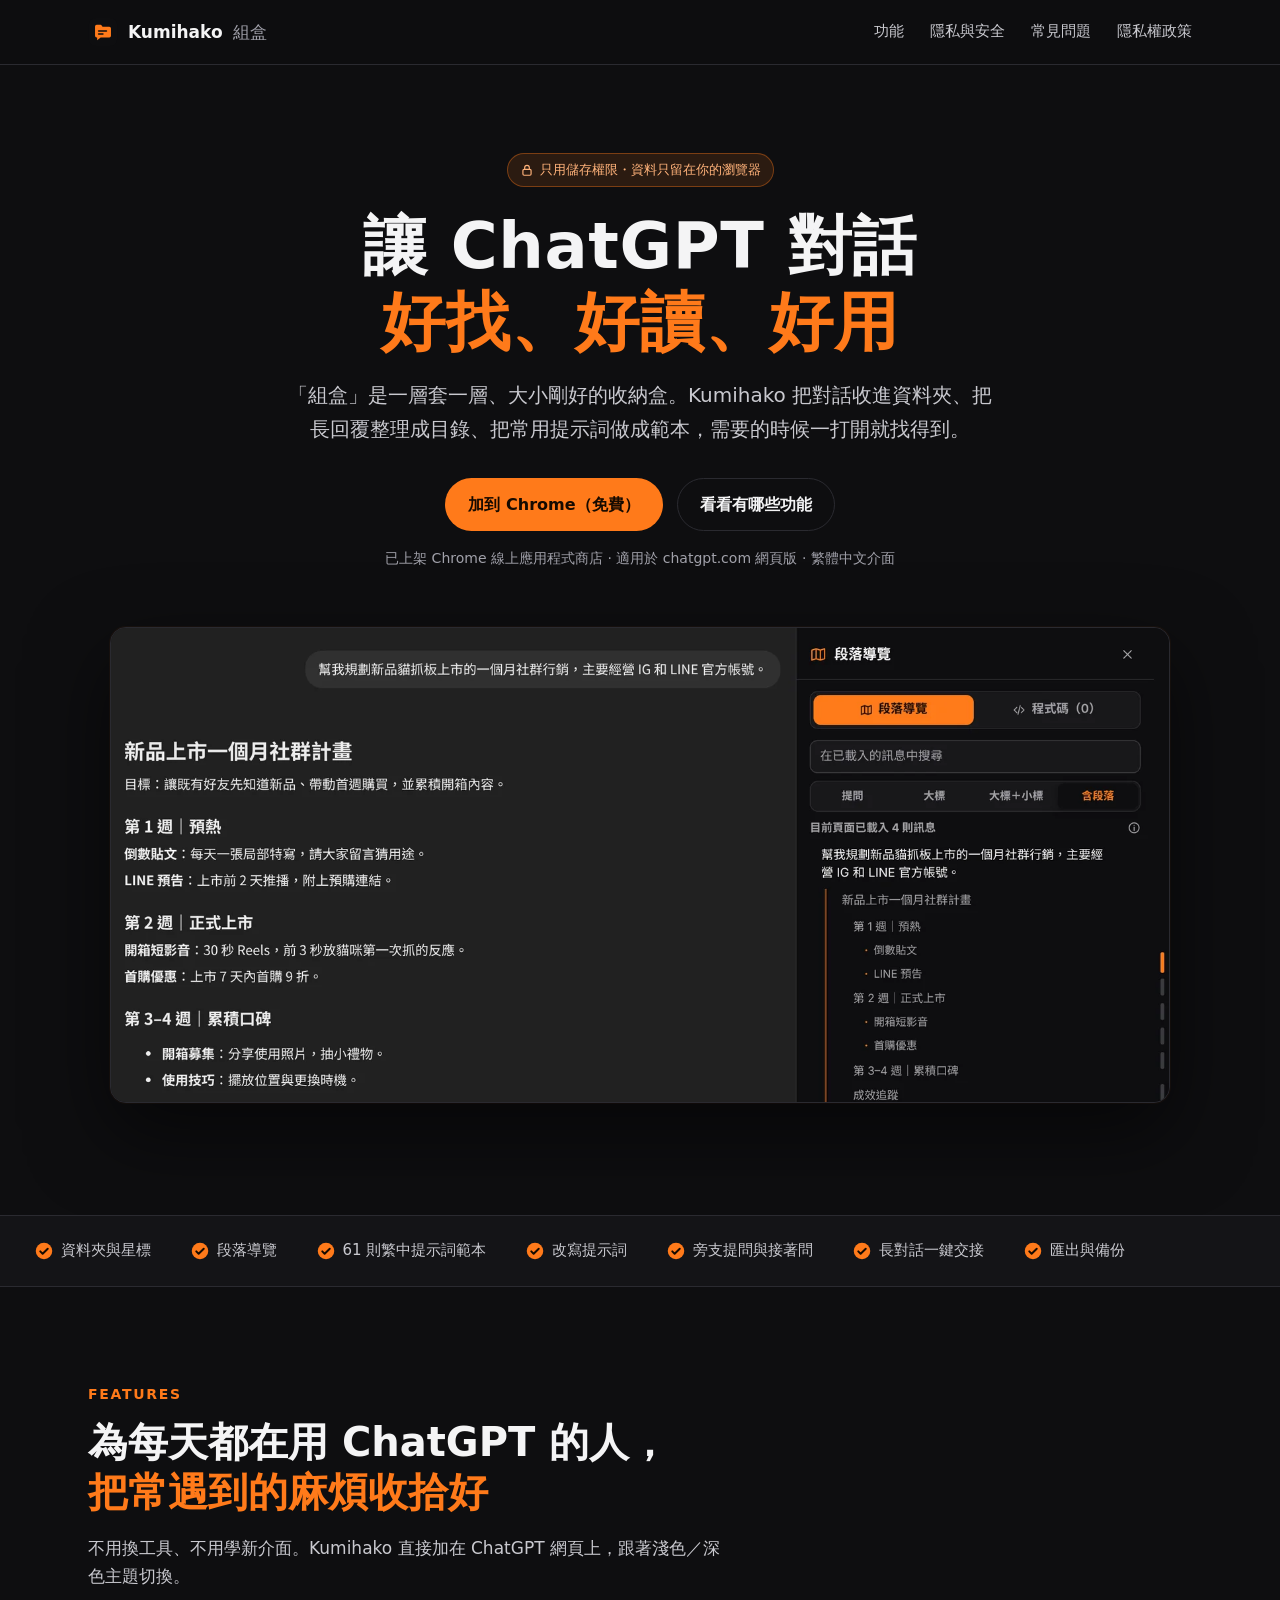
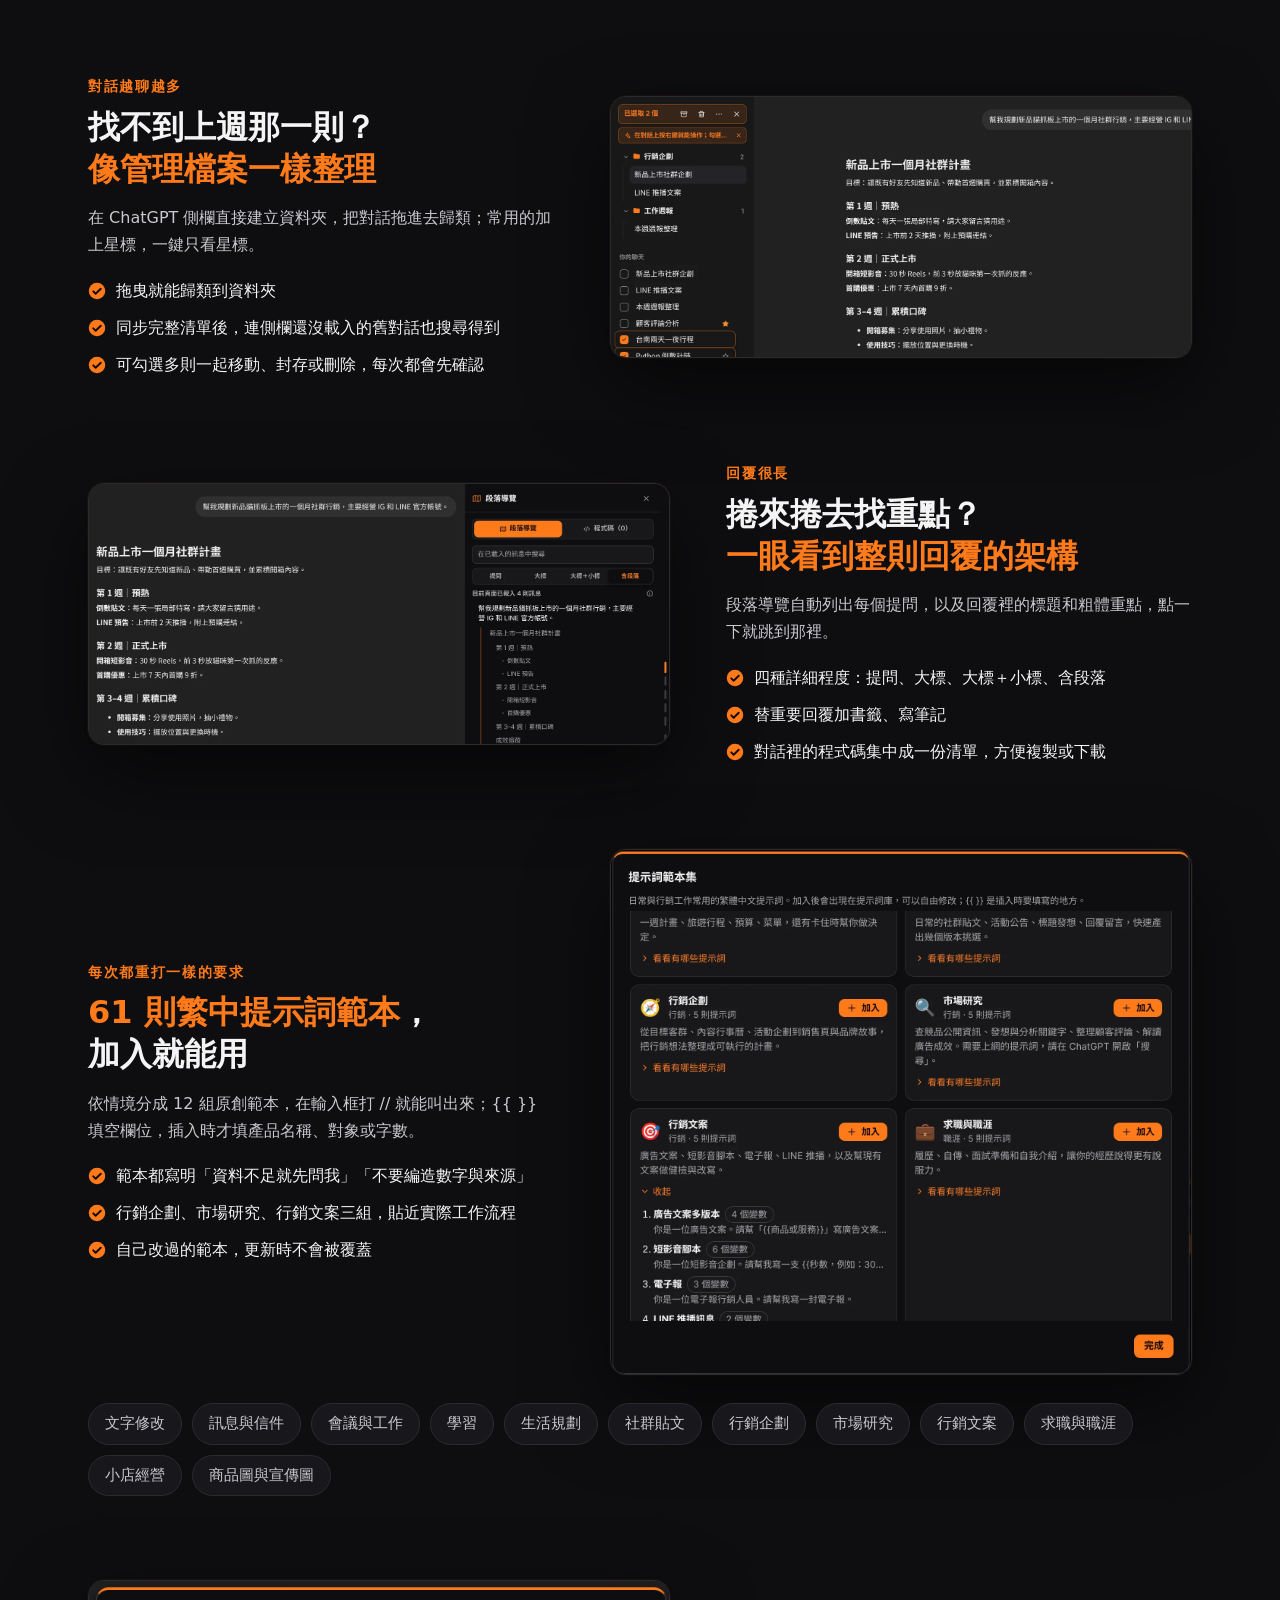
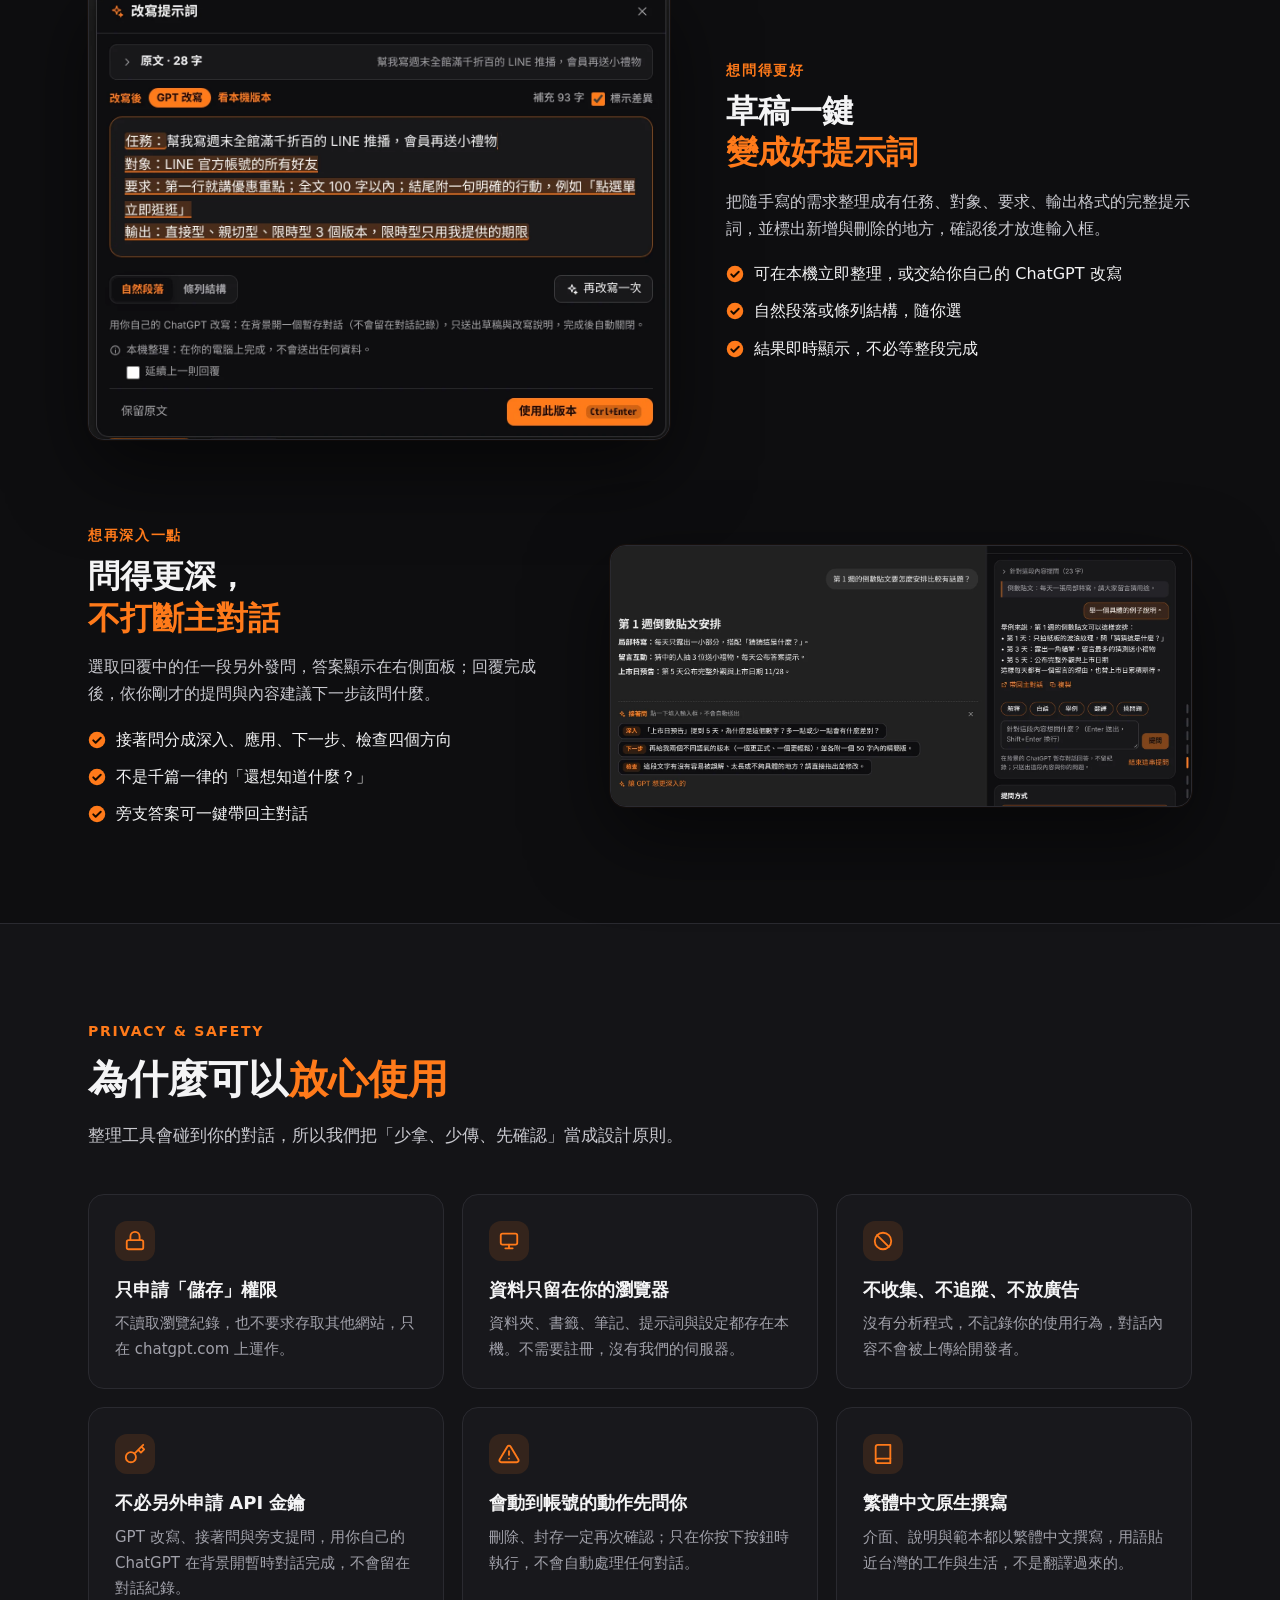
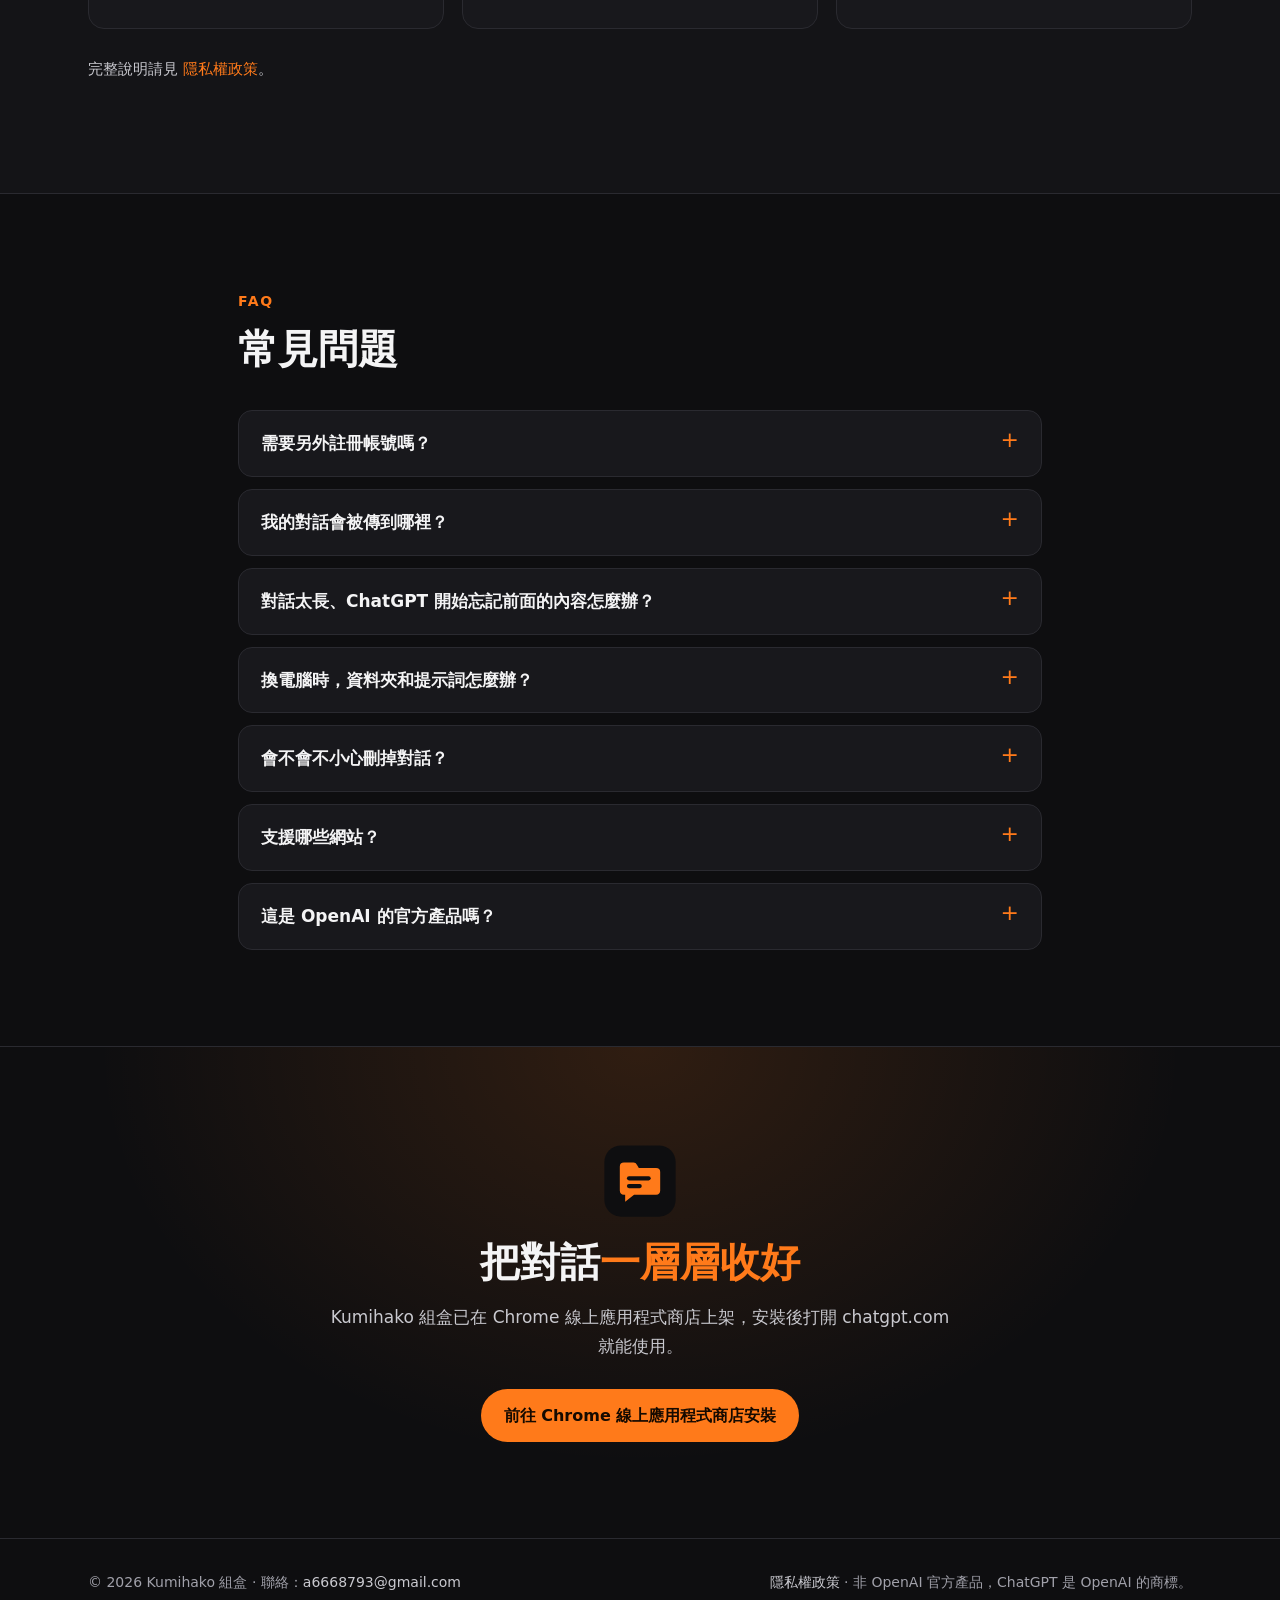
==== commit d9c1dc2b: "首頁：61 則範本、商品圖範本集、交接卡 Co-Authored-By: Claude Opus 5.5 <noreply@anthropic.com> Claude-Session: https:/" ====
--- a/index.html
+++ b/index.html
@@ -4,9 +4,9 @@
 <meta charset="utf-8">
 <meta name="viewport" content="width=device-width,initial-scale=1">
 <title>Kumihako 組盒｜ChatGPT 對話整理與提示詞範本</title>
-<meta name="description" content="Kumihako 組盒是 ChatGPT 網頁版的繁體中文整理工具：資料夾、段落導覽、55 則繁中提示詞範本、旁支提問與接著問。只用儲存權限，資料只留在你的瀏覽器。">
+<meta name="description" content="Kumihako 組盒是 ChatGPT 網頁版的繁體中文整理工具：資料夾、段落導覽、61 則繁中提示詞範本、旁支提問與接著問。只用儲存權限，資料只留在你的瀏覽器。">
 <meta property="og:title" content="Kumihako 組盒｜ChatGPT 對話整理與提示詞範本">
-<meta property="og:description" content="Kumihako 組盒是 ChatGPT 網頁版的繁體中文整理工具：資料夾、段落導覽、55 則繁中提示詞範本、旁支提問與接著問。只用儲存權限，資料只留在你的瀏覽器。">
+<meta property="og:description" content="Kumihako 組盒是 ChatGPT 網頁版的繁體中文整理工具：資料夾、段落導覽、61 則繁中提示詞範本、旁支提問與接著問。只用儲存權限，資料只留在你的瀏覽器。">
 <meta property="og:image" content="https://a6668793.github.io/kumihako/assets/og.png">
 <meta property="og:url" content="https://a6668793.github.io/kumihako/">
 <meta name="theme-color" content="#0e0e10">
@@ -33,7 +33,7 @@
 </div></section>
 
 <div class="strip"><ul class="wrap">
-  <li><svg width="18" height="18" viewBox="0 0 24 24" aria-hidden="true"><circle cx="12" cy="12" r="11" fill="#ff7a1a"/><path d="M7 12.5l3.2 3.2L17 9" fill="none" stroke="#160a00" stroke-width="2.6" stroke-linecap="round" stroke-linejoin="round"/></svg>資料夾與星標</li><li><svg width="18" height="18" viewBox="0 0 24 24" aria-hidden="true"><circle cx="12" cy="12" r="11" fill="#ff7a1a"/><path d="M7 12.5l3.2 3.2L17 9" fill="none" stroke="#160a00" stroke-width="2.6" stroke-linecap="round" stroke-linejoin="round"/></svg>段落導覽</li><li><svg width="18" height="18" viewBox="0 0 24 24" aria-hidden="true"><circle cx="12" cy="12" r="11" fill="#ff7a1a"/><path d="M7 12.5l3.2 3.2L17 9" fill="none" stroke="#160a00" stroke-width="2.6" stroke-linecap="round" stroke-linejoin="round"/></svg>55 則繁中提示詞範本</li><li><svg width="18" height="18" viewBox="0 0 24 24" aria-hidden="true"><circle cx="12" cy="12" r="11" fill="#ff7a1a"/><path d="M7 12.5l3.2 3.2L17 9" fill="none" stroke="#160a00" stroke-width="2.6" stroke-linecap="round" stroke-linejoin="round"/></svg>改寫提示詞</li><li><svg width="18" height="18" viewBox="0 0 24 24" aria-hidden="true"><circle cx="12" cy="12" r="11" fill="#ff7a1a"/><path d="M7 12.5l3.2 3.2L17 9" fill="none" stroke="#160a00" stroke-width="2.6" stroke-linecap="round" stroke-linejoin="round"/></svg>旁支提問與接著問</li><li><svg width="18" height="18" viewBox="0 0 24 24" aria-hidden="true"><circle cx="12" cy="12" r="11" fill="#ff7a1a"/><path d="M7 12.5l3.2 3.2L17 9" fill="none" stroke="#160a00" stroke-width="2.6" stroke-linecap="round" stroke-linejoin="round"/></svg>匯出與備份</li>
+  <li><svg width="18" height="18" viewBox="0 0 24 24" aria-hidden="true"><circle cx="12" cy="12" r="11" fill="#ff7a1a"/><path d="M7 12.5l3.2 3.2L17 9" fill="none" stroke="#160a00" stroke-width="2.6" stroke-linecap="round" stroke-linejoin="round"/></svg>資料夾與星標</li><li><svg width="18" height="18" viewBox="0 0 24 24" aria-hidden="true"><circle cx="12" cy="12" r="11" fill="#ff7a1a"/><path d="M7 12.5l3.2 3.2L17 9" fill="none" stroke="#160a00" stroke-width="2.6" stroke-linecap="round" stroke-linejoin="round"/></svg>段落導覽</li><li><svg width="18" height="18" viewBox="0 0 24 24" aria-hidden="true"><circle cx="12" cy="12" r="11" fill="#ff7a1a"/><path d="M7 12.5l3.2 3.2L17 9" fill="none" stroke="#160a00" stroke-width="2.6" stroke-linecap="round" stroke-linejoin="round"/></svg>61 則繁中提示詞範本</li><li><svg width="18" height="18" viewBox="0 0 24 24" aria-hidden="true"><circle cx="12" cy="12" r="11" fill="#ff7a1a"/><path d="M7 12.5l3.2 3.2L17 9" fill="none" stroke="#160a00" stroke-width="2.6" stroke-linecap="round" stroke-linejoin="round"/></svg>改寫提示詞</li><li><svg width="18" height="18" viewBox="0 0 24 24" aria-hidden="true"><circle cx="12" cy="12" r="11" fill="#ff7a1a"/><path d="M7 12.5l3.2 3.2L17 9" fill="none" stroke="#160a00" stroke-width="2.6" stroke-linecap="round" stroke-linejoin="round"/></svg>旁支提問與接著問</li><li><svg width="18" height="18" viewBox="0 0 24 24" aria-hidden="true"><circle cx="12" cy="12" r="11" fill="#ff7a1a"/><path d="M7 12.5l3.2 3.2L17 9" fill="none" stroke="#160a00" stroke-width="2.6" stroke-linecap="round" stroke-linejoin="round"/></svg>長對話一鍵交接</li><li><svg width="18" height="18" viewBox="0 0 24 24" aria-hidden="true"><circle cx="12" cy="12" r="11" fill="#ff7a1a"/><path d="M7 12.5l3.2 3.2L17 9" fill="none" stroke="#160a00" stroke-width="2.6" stroke-linecap="round" stroke-linejoin="round"/></svg>匯出與備份</li>
 </ul></div>
 
 <section class="block" id="features"><div class="wrap">
@@ -50,11 +50,11 @@
   <div class="shot"><img src="assets/1-outline.webp" alt="段落導覽面板"></div>
 </div>
   <div class="feature">
-  <div class="text"><div class="eyebrow">每次都重打一樣的要求</div><h3><em>55 則繁中提示詞範本</em>，<br>加入就能用</h3><p>依情境分成 11 組原創範本，在輸入框打 // 就能叫出來；{{ }} 填空欄位，插入時才填產品名稱、對象或字數。</p><ul class="checks"><li><svg width="18" height="18" viewBox="0 0 24 24" aria-hidden="true"><circle cx="12" cy="12" r="11" fill="#ff7a1a"/><path d="M7 12.5l3.2 3.2L17 9" fill="none" stroke="#160a00" stroke-width="2.6" stroke-linecap="round" stroke-linejoin="round"/></svg><span>範本都寫明「資料不足就先問我」「不要編造數字與來源」</span></li><li><svg width="18" height="18" viewBox="0 0 24 24" aria-hidden="true"><circle cx="12" cy="12" r="11" fill="#ff7a1a"/><path d="M7 12.5l3.2 3.2L17 9" fill="none" stroke="#160a00" stroke-width="2.6" stroke-linecap="round" stroke-linejoin="round"/></svg><span>行銷企劃、市場研究、行銷文案三組，貼近實際工作流程</span></li><li><svg width="18" height="18" viewBox="0 0 24 24" aria-hidden="true"><circle cx="12" cy="12" r="11" fill="#ff7a1a"/><path d="M7 12.5l3.2 3.2L17 9" fill="none" stroke="#160a00" stroke-width="2.6" stroke-linecap="round" stroke-linejoin="round"/></svg><span>自己改過的範本，更新時不會被覆蓋</span></li></ul></div>
+  <div class="text"><div class="eyebrow">每次都重打一樣的要求</div><h3><em>61 則繁中提示詞範本</em>，<br>加入就能用</h3><p>依情境分成 12 組原創範本，在輸入框打 // 就能叫出來；{{ }} 填空欄位，插入時才填產品名稱、對象或字數。</p><ul class="checks"><li><svg width="18" height="18" viewBox="0 0 24 24" aria-hidden="true"><circle cx="12" cy="12" r="11" fill="#ff7a1a"/><path d="M7 12.5l3.2 3.2L17 9" fill="none" stroke="#160a00" stroke-width="2.6" stroke-linecap="round" stroke-linejoin="round"/></svg><span>範本都寫明「資料不足就先問我」「不要編造數字與來源」</span></li><li><svg width="18" height="18" viewBox="0 0 24 24" aria-hidden="true"><circle cx="12" cy="12" r="11" fill="#ff7a1a"/><path d="M7 12.5l3.2 3.2L17 9" fill="none" stroke="#160a00" stroke-width="2.6" stroke-linecap="round" stroke-linejoin="round"/></svg><span>行銷企劃、市場研究、行銷文案三組，貼近實際工作流程</span></li><li><svg width="18" height="18" viewBox="0 0 24 24" aria-hidden="true"><circle cx="12" cy="12" r="11" fill="#ff7a1a"/><path d="M7 12.5l3.2 3.2L17 9" fill="none" stroke="#160a00" stroke-width="2.6" stroke-linecap="round" stroke-linejoin="round"/></svg><span>自己改過的範本，更新時不會被覆蓋</span></li></ul></div>
   <div class="shot"><img src="assets/3-packs.webp" alt="提示詞範本集，展開「行銷文案」的範本清單"></div>
 </div>
   <div class="packs">
-    <span>文字修改</span><span>訊息與信件</span><span>會議與工作</span><span>學習</span><span>生活規劃</span><span>社群貼文</span><span>行銷企劃</span><span>市場研究</span><span>行銷文案</span><span>求職與職涯</span><span>小店經營</span>
+    <span>文字修改</span><span>訊息與信件</span><span>會議與工作</span><span>學習</span><span>生活規劃</span><span>社群貼文</span><span>行銷企劃</span><span>市場研究</span><span>行銷文案</span><span>求職與職涯</span><span>小店經營</span><span>商品圖與宣傳圖</span>
   </div>
   <div class="feature flip">
   <div class="text"><div class="eyebrow">想問得更好</div><h3>草稿一鍵<br><em>變成好提示詞</em></h3><p>把隨手寫的需求整理成有任務、對象、要求、輸出格式的完整提示詞，並標出新增與刪除的地方，確認後才放進輸入框。</p><ul class="checks"><li><svg width="18" height="18" viewBox="0 0 24 24" aria-hidden="true"><circle cx="12" cy="12" r="11" fill="#ff7a1a"/><path d="M7 12.5l3.2 3.2L17 9" fill="none" stroke="#160a00" stroke-width="2.6" stroke-linecap="round" stroke-linejoin="round"/></svg><span>可在本機立即整理，或交給你自己的 ChatGPT 改寫</span></li><li><svg width="18" height="18" viewBox="0 0 24 24" aria-hidden="true"><circle cx="12" cy="12" r="11" fill="#ff7a1a"/><path d="M7 12.5l3.2 3.2L17 9" fill="none" stroke="#160a00" stroke-width="2.6" stroke-linecap="round" stroke-linejoin="round"/></svg><span>自然段落或條列結構，隨你選</span></li><li><svg width="18" height="18" viewBox="0 0 24 24" aria-hidden="true"><circle cx="12" cy="12" r="11" fill="#ff7a1a"/><path d="M7 12.5l3.2 3.2L17 9" fill="none" stroke="#160a00" stroke-width="2.6" stroke-linecap="round" stroke-linejoin="round"/></svg><span>結果即時顯示，不必等整段完成</span></li></ul></div>
@@ -87,6 +87,7 @@
   <div class="faq">
     <details><summary>需要另外註冊帳號嗎？</summary><p>不需要註冊 Kumihako 帳號。使用時只需要登入你原本的 ChatGPT。</p></details>
     <details><summary>我的對話會被傳到哪裡？</summary><p>不會傳給開發者或任何第三方。只有在你使用 GPT 改寫、接著問或旁支提問時，會把這次需要的文字送到你自己的 ChatGPT 暫時對話處理。</p></details>
+    <details><summary>對話太長、ChatGPT 開始忘記前面的內容怎麼辦？</summary><p>對話長度圓圈變黃或變紅時，按「開新對話接著做」：Kumihako 會請你的 ChatGPT 把目前對話整理成交接重點（目標、結論、重要細節、下一步），再開一個新對話放進輸入框，你確認後再送出。</p></details>
     <details><summary>換電腦時，資料夾和提示詞怎麼辦？</summary><p>在「設定」匯出備份檔，到新電腦上匯入即可還原。</p></details>
     <details><summary>會不會不小心刪掉對話？</summary><p>刪除與封存每次都會跳出確認，只會處理你勾選的對話。</p></details>
     <details><summary>支援哪些網站？</summary><p>目前只支援 ChatGPT 網頁版（chatgpt.com），建議使用 Chrome 120 以上版本。</p></details>
